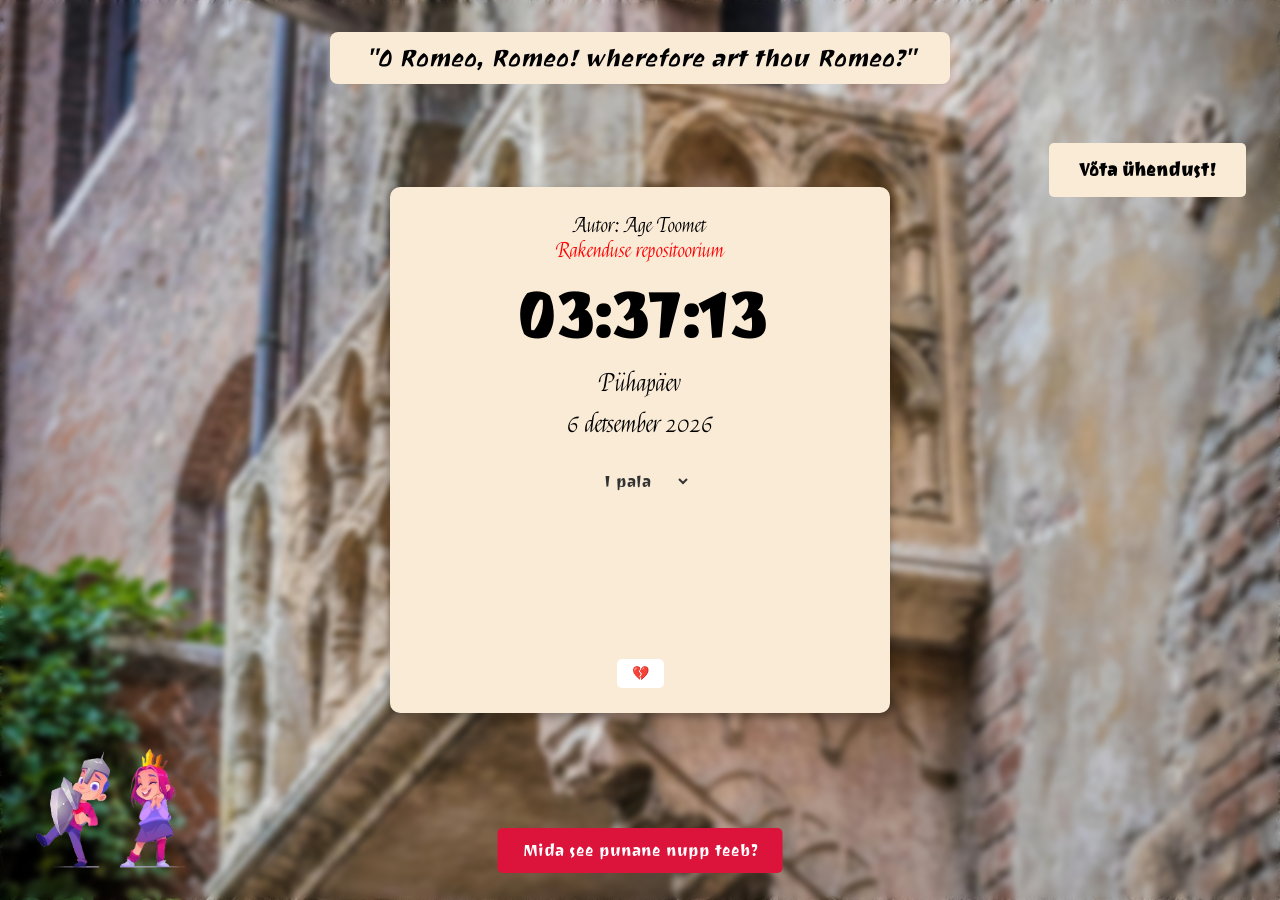
==== clock.html @ 84dea1b2 "Merge 5dce7ddbfdbba12ca87e3b5677ff54058c553177 into 894a6208efde04f3f55ce9dcf3d7331cc7188e21" ====
<!DOCTYPE html>
<html lang="en">
<head>
    <meta charset="UTF-8">
    <meta name="viewport" content="width=device-width, initial-scale=1.0">
    <link rel="stylesheet" href="clock.css">
    <link rel="preconnect" href="https://fonts.googleapis.com">
    <link rel="preconnect" href="https://fonts.gstatic.com" crossorigin>
    <link href="https://fonts.googleapis.com/css2?family=Felipa&family=Joti+One&display=swap" rel="stylesheet">
    <script src="clock.js" defer></script>
    <title>Kell</title>
</head>
<body>
    <div id="quote">"O Romeo, Romeo! wherefore art thou Romeo?"</div>
    <div id="container">
        <div id="author">Autor: Age Toomet
            <br>
            <a href="https://github.com/agetoomet/I_kodutoo">Rakenduse repositoorium</a>
        </div>
        <div id="clock">
            <div id="hours">0h</div>
            <div id="minutes">0min</div>
            <div id="seconds">0s</div>
        </div>
        <div id="day">päev</div>
        <div id="date">kuupäev aasta</div>
        <div id="music-controls">
            <select id="music-select">
                <option value="https://open.spotify.com/embed/track/3Qpj345VRGBSwuOSwFgoQI?utm_source=generator">
                    I pala
                </option>
                <option value="https://open.spotify.com/embed/track/2h1a7DY5C44vqou0GWCG7k?utm_source=generator">
                    II pala
                </option>
                <option value="https://open.spotify.com/embed/track/7HztMU6DEd3qd6RhJ2GvN4?utm_source=generator">
                    III pala
                </option>
            </select>
        </div>
        <iframe id="spotify-player" style="border-radius:12px" width="88%" height="150" 
            frameBorder="0" allowfullscreen=""
            allow="autoplay; clipboard-write; encrypted-media; fullscreen; picture-in-picture" 
            loading="lazy">
        </iframe>
        <audio id="background-music" loop></audio>
        <button id="fall-button">💔</button>
    </div>

    <button id="falling-roses-btn">Mida see punane nupp teeb?</button>
    <div id="rose-container"></div>

    <div id="characters">
        <img id="romeo" src="romeo.png" alt="Romeo">
        <img id="juliet" src="juliet.png" alt="Julia">
    </div>

    <script>
        console.log(document.getElementById('hours'));
    </script>
    
    <button id="runaway-btn">Võta ühendust!</button>
</body>
</html>
---- clock.css ----
@import url('https://fonts.googleapis.com/css2?family=Felipa&family=Joti+One&display=swap');

body {
    display: flex;
    justify-content: center;
    align-items: center;
    height: 100vh;
    margin: 0;
    font-family: Arial, sans-serif;
    background-image: url("romeo_juliet.jpg");
    background-size: cover;
    background-position: center;
    background-repeat: no-repeat;
    backdrop-filter: blur(3px);
}

#container {
    text-align: center;
    background-color: antiquewhite;
    padding: 2%;
    border-radius: 10px;
    box-shadow: 0px 4px 10px rgba(0, 0, 0, 0.3);
    width: 35%;
    min-height: 40%;
    display: flex;
    flex-direction: column;
    justify-content: center;
    align-items: center;
}

#clock {
    display: flex;
    justify-content: center;
    align-items: center;
    font-family: "Joti One", serif;
    font-size: 56px;
    font-weight: bold;
}

#author {
    font-family: "Felipa", serif;
    font-size: 20px;
    margin-bottom: 10px;
}

#hours, #minutes, #seconds {
    font-family: "Joti One", serif;
    font-size: 64px;
    font-weight: bold;
}

#day, #date {
    font-family: "Felipa", serif;
    font-size: 24px;
    margin-top: 10px;
}

#runaway-btn {
    background-color: antiquewhite;
    color: black;
    padding: 15px 30px;
    border: none;
    border-radius: 5px;
    font-size: 18px;
    font-family: "Joti One", serif;
    font-weight: bold;
    cursor: pointer;
    position: absolute;
    transition: all 0.2s ease;
} /*ChatGPT prompt: i want to make a code where a clickable button 
"runs away" when you move the cursor to click it*/

#music-controls {
    margin-top: 15px;
    text-align: center;
} /*ChatGPT prompt: kuidas lisada kellale funktsioon, kus kasutaja saab muuta lehel taustamuusikat*/

#music-select, #play-music {
    padding: 10px;
    font-size: 16px;
    margin: 5px;
    border: none;
    border-radius: 5px;
    cursor: pointer;
} /*ChatGPT prompt: kuidas lisada kellale funktsioon, kus kasutaja saab muuta lehel taustamuusikat*/

#play-music {
    background-color: peachpuff;
    color: black;
    font-weight: bold;
    font-size: 12px;
    width: 100%;
} /*ChatGPT prompt: kuidas lisada kellale funktsioon, kus kasutaja saab muuta lehel taustamuusikat*/

select {
    font-family: "Joti One", serif;
    font-size: 18px;
    color: #333;
    background-color: antiquewhite;
    border: 1px solid #ccc;
    padding: 5px;
    border-radius: 5px;
} 

option {
    font-family: 'Times New Roman', Times, serif; 
    font-size: 16px;
    color: black;
    background-color: white;
} 

#quote {
    font-family: "Joti One", serif;
    font-size: 24px;
    font-style: italic;
    text-align: center;
    width: 80%;
    max-width: 600px;
    position: absolute;
    top: 2rem; 
    left: 50%;
    transform: translateX(-50%);
    background: antiquewhite; 
    padding: 10px;
    border-radius: 8px;
    cursor: pointer;
    z-index: 10; 
} /*ChatGPT prompt: aseta romeo ja julia tsitaadid containerist välja, 
aga lehel visuaalselt selle peale*/

#falling-roses-btn {
    background-color: crimson;
    color: white;
    padding: 12px 25px;
    font-size: 16px;
    font-family: "Joti One", serif;
    border: none;
    border-radius: 5px;
    cursor: pointer;
    transition: background 0.3s;
    
    position: fixed;
    bottom: 3%;
    left: 50%; 
    transform: translateX(-50%);
} /*ChatGPT prompt: lisa containerist väljaspoole selle
alla keskele nupp, millele vajutades hakkab alla sadama roosilehti*/

#falling-roses-btn:hover {
    background-color: darkred;
}

#rose-container {
    position: fixed;
    top: 0;
    left: 0;
    width: 100%;
    height: 100%;
    pointer-events: none; 
    overflow: hidden;
} /*ChatGPT prompt: lisa containerist väljaspoole selle
alla keskele nupp, millele vajutades hakkab alla sadama roosilehti*/

.rose {
    position: absolute;
    width: 30px;
    height: 30px;
    background-image: url('rosepetal.png');
    background-size: cover;
    opacity: 0.8;
    animation: fall linear infinite;
} /*ChatGPT prompt: lisa containerist väljaspoole selle
alla keskele nupp, millele vajutades hakkab alla sadama roosilehti*/

@keyframes fall {
    0% {
        transform: translateY(0) rotate(0deg);
        opacity: 1;
    }
    100% {
        transform: translateY(100vh) rotate(360deg);
        opacity: 0;
    }
} /*ChatGPT prompt: lisa containerist väljaspoole selle
alla keskele nupp, millele vajutades hakkab alla sadama roosilehti*/

#characters {
    position: fixed;
    bottom: 10px;
    left: 10px;
    display: flex;
    gap: 10px;
} /* ChatGPT prompt: lisa veebilehe vasakusse alumisse serva pilt romeost 
ja pilt juliast ning containerisse nupp, millele vajutades 
kukuvad romeo ja julia pikali*/

#characters img {
    width: 100px; /* Muuda vastavalt vajadusele */
    transition: transform 1s ease-in-out;
}   /* ChatGPT prompt: lisa veebilehe vasakusse alumisse serva pilt romeost 
ja pilt juliast ning containerisse nupp, millele vajutades 
kukuvad romeo ja julia pikali*/

#fall-button {
    margin-top: 1px; 
    display: block;
    margin-left: auto;
    margin-right: auto;
    padding: 5px 15px;
    font-size: 14px;
    font-family: "Joti One", serif;
    font-weight: bold;
    background-color: white;
    color: white;
    border: none;
    border-radius: 5px;
} /* ChatGPT prompt: lisa veebilehe vasakusse alumisse serva pilt romeost 
ja pilt juliast ning containerisse nupp, millele vajutades 
kukuvad romeo ja julia pikali*/

#fall-button:hover {
    background-color: darkred;
} 

a {
    text-decoration: none;
    color: red;
} 

a:hover {
    color: darkred;
} 

a:visited {
    color: darkred;
}
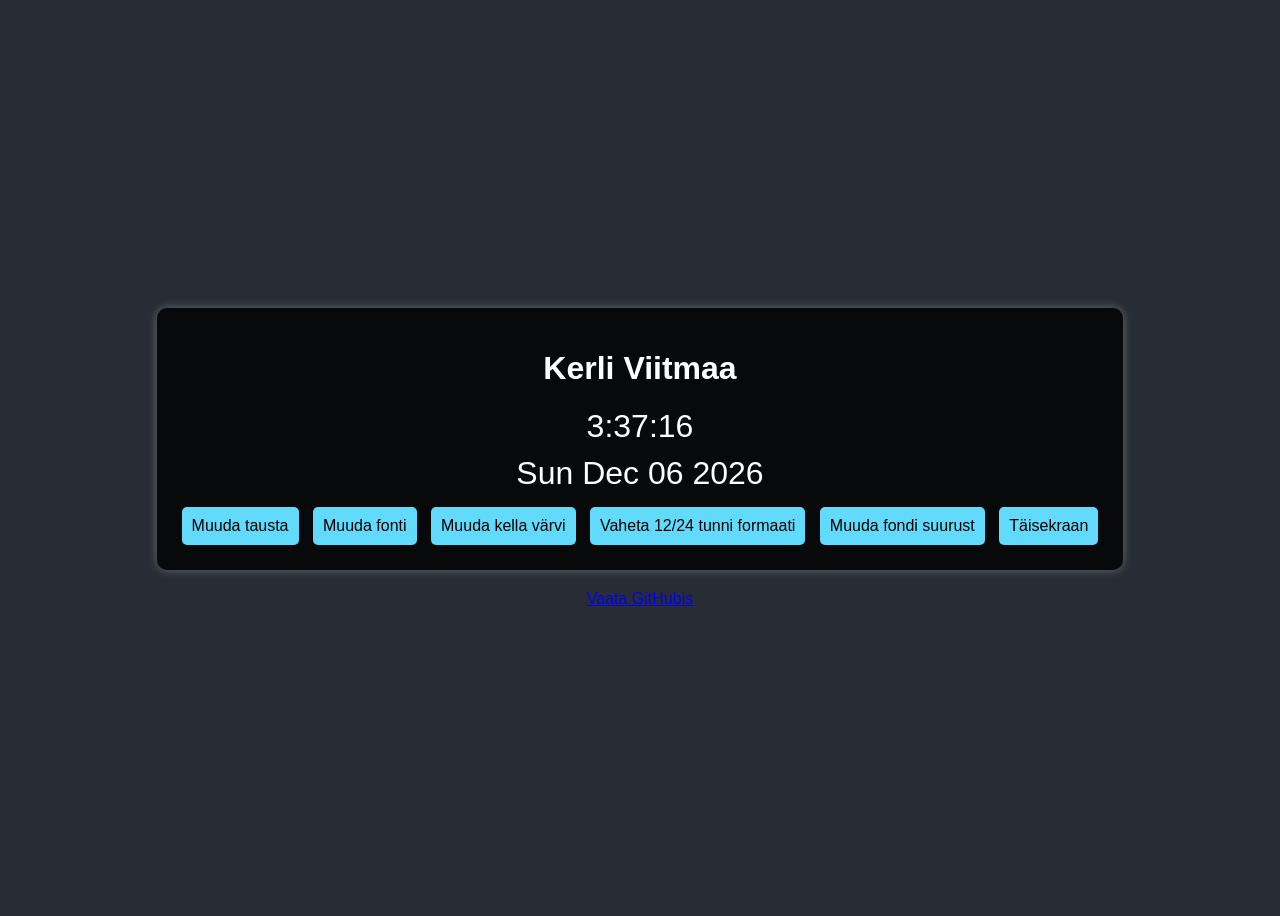
==== commit 89301237: "1kodutoo-kerli-viitmaa" ====
--- a/clock.html
+++ b/clock.html
@@ -1,63 +1,30 @@
 <!DOCTYPE html>
-<html lang="en">
+<html lang="et">
 <head>
     <meta charset="UTF-8">
     <meta name="viewport" content="width=device-width, initial-scale=1.0">
+    <title>Kohandatav Lauakell</title>
     <link rel="stylesheet" href="clock.css">
     <link rel="preconnect" href="https://fonts.googleapis.com">
-    <link rel="preconnect" href="https://fonts.gstatic.com" crossorigin>
-    <link href="https://fonts.googleapis.com/css2?family=Felipa&family=Joti+One&display=swap" rel="stylesheet">
-    <script src="clock.js" defer></script>
-    <title>Kell</title>
+    <script defer src="clock.js"></script>
 </head>
 <body>
-    <div id="quote">"O Romeo, Romeo! wherefore art thou Romeo?"</div>
-    <div id="container">
-        <div id="author">Autor: Age Toomet
-            <br>
-            <a href="https://github.com/agetoomet/I_kodutoo">Rakenduse repositoorium</a>
+    <div class="container">
+        <h1>Kerli Viitmaa</h1>
+        <div id="clock"></div>
+        <div id="date"></div>
+        <div class="controls">
+            <button id="change-bg">Muuda tausta</button>
+            <button id="change-font">Muuda fonti</button>
+            <button id="change-color">Muuda kella värvi</button>
+            <button id="toggle-format">Vaheta 12/24 tunni formaati</button>
+            <button id="change-font-size">Muuda fondi suurust</button>
+            <button id="fullscreen">Täisekraan</button>
+
         </div>
-        <div id="clock">
-            <div id="hours">0h</div>
-            <div id="minutes">0min</div>
-            <div id="seconds">0s</div>
-        </div>
-        <div id="day">päev</div>
-        <div id="date">kuupäev aasta</div>
-        <div id="music-controls">
-            <select id="music-select">
-                <option value="https://open.spotify.com/embed/track/3Qpj345VRGBSwuOSwFgoQI?utm_source=generator">
-                    I pala
-                </option>
-                <option value="https://open.spotify.com/embed/track/2h1a7DY5C44vqou0GWCG7k?utm_source=generator">
-                    II pala
-                </option>
-                <option value="https://open.spotify.com/embed/track/7HztMU6DEd3qd6RhJ2GvN4?utm_source=generator">
-                    III pala
-                </option>
-            </select>
-        </div>
-        <iframe id="spotify-player" style="border-radius:12px" width="88%" height="150" 
-            frameBorder="0" allowfullscreen=""
-            allow="autoplay; clipboard-write; encrypted-media; fullscreen; picture-in-picture" 
-            loading="lazy">
-        </iframe>
-        <audio id="background-music" loop></audio>
-        <button id="fall-button">💔</button>
     </div>
-
-    <button id="falling-roses-btn">Mida see punane nupp teeb?</button>
-    <div id="rose-container"></div>
-
-    <div id="characters">
-        <img id="romeo" src="romeo.png" alt="Romeo">
-        <img id="juliet" src="juliet.png" alt="Julia">
-    </div>
-
-    <script>
-        console.log(document.getElementById('hours'));
-    </script>
-    
-    <button id="runaway-btn">Võta ühendust!</button>
+    <footer>
+        <a href="https://github.com/kerli5">Vaata GitHubis</a>
+    </footer>
 </body>
 </html>
--- a/clock.css
+++ b/clock.css
@@ -1,236 +1,38 @@
-@import url('https://fonts.googleapis.com/css2?family=Felipa&family=Joti+One&display=swap');
-
 body {
+    font-family: Arial, sans-serif;
     display: flex;
     justify-content: center;
     align-items: center;
     height: 100vh;
-    margin: 0;
-    font-family: Arial, sans-serif;
-    background-image: url("romeo_juliet.jpg");
-    background-size: cover;
-    background-position: center;
-    background-repeat: no-repeat;
-    backdrop-filter: blur(3px);
+    background-color: #282c34;
+    color: white;
+    text-align: center;
+    flex-direction: column;
 }
 
-#container {
-    text-align: center;
-    background-color: antiquewhite;
-    padding: 2%;
+.container {
+    padding: 20px;
+    background: rgba(0, 0, 0, 0.8);
     border-radius: 10px;
-    box-shadow: 0px 4px 10px rgba(0, 0, 0, 0.3);
-    width: 35%;
-    min-height: 40%;
-    display: flex;
-    flex-direction: column;
-    justify-content: center;
-    align-items: center;
+    box-shadow: 0px 0px 10px rgba(255, 255, 255, 0.3);
 }
 
-#clock {
-    display: flex;
-    justify-content: center;
-    align-items: center;
-    font-family: "Joti One", serif;
-    font-size: 56px;
-    font-weight: bold;
+#clock, #date {
+    font-size: 2rem;
+    margin: 10px 0;
 }
 
-#author {
-    font-family: "Felipa", serif;
-    font-size: 20px;
-    margin-bottom: 10px;
-}
-
-#hours, #minutes, #seconds {
-    font-family: "Joti One", serif;
-    font-size: 64px;
-    font-weight: bold;
-}
-
-#day, #date {
-    font-family: "Felipa", serif;
-    font-size: 24px;
-    margin-top: 10px;
-}
-
-#runaway-btn {
-    background-color: antiquewhite;
-    color: black;
-    padding: 15px 30px;
-    border: none;
-    border-radius: 5px;
-    font-size: 18px;
-    font-family: "Joti One", serif;
-    font-weight: bold;
-    cursor: pointer;
-    position: absolute;
-    transition: all 0.2s ease;
-} /*ChatGPT prompt: i want to make a code where a clickable button 
-"runs away" when you move the cursor to click it*/
-
-#music-controls {
-    margin-top: 15px;
-    text-align: center;
-} /*ChatGPT prompt: kuidas lisada kellale funktsioon, kus kasutaja saab muuta lehel taustamuusikat*/
-
-#music-select, #play-music {
+.controls button {
+    margin: 5px;
     padding: 10px;
-    font-size: 16px;
-    margin: 5px;
     border: none;
     border-radius: 5px;
     cursor: pointer;
-} /*ChatGPT prompt: kuidas lisada kellale funktsioon, kus kasutaja saab muuta lehel taustamuusikat*/
-
-#play-music {
-    background-color: peachpuff;
+    background: #61dafb;
     color: black;
-    font-weight: bold;
-    font-size: 12px;
-    width: 100%;
-} /*ChatGPT prompt: kuidas lisada kellale funktsioon, kus kasutaja saab muuta lehel taustamuusikat*/
-
-select {
-    font-family: "Joti One", serif;
-    font-size: 18px;
-    color: #333;
-    background-color: antiquewhite;
-    border: 1px solid #ccc;
-    padding: 5px;
-    border-radius: 5px;
-} 
-
-option {
-    font-family: 'Times New Roman', Times, serif; 
-    font-size: 16px;
-    color: black;
-    background-color: white;
-} 
-
-#quote {
-    font-family: "Joti One", serif;
-    font-size: 24px;
-    font-style: italic;
-    text-align: center;
-    width: 80%;
-    max-width: 600px;
-    position: absolute;
-    top: 2rem; 
-    left: 50%;
-    transform: translateX(-50%);
-    background: antiquewhite; 
-    padding: 10px;
-    border-radius: 8px;
-    cursor: pointer;
-    z-index: 10; 
-} /*ChatGPT prompt: aseta romeo ja julia tsitaadid containerist välja, 
-aga lehel visuaalselt selle peale*/
-
-#falling-roses-btn {
-    background-color: crimson;
-    color: white;
-    padding: 12px 25px;
-    font-size: 16px;
-    font-family: "Joti One", serif;
-    border: none;
-    border-radius: 5px;
-    cursor: pointer;
-    transition: background 0.3s;
-    
-    position: fixed;
-    bottom: 3%;
-    left: 50%; 
-    transform: translateX(-50%);
-} /*ChatGPT prompt: lisa containerist väljaspoole selle
-alla keskele nupp, millele vajutades hakkab alla sadama roosilehti*/
-
-#falling-roses-btn:hover {
-    background-color: darkred;
+    font-size: 1rem;
 }
 
-#rose-container {
-    position: fixed;
-    top: 0;
-    left: 0;
-    width: 100%;
-    height: 100%;
-    pointer-events: none; 
-    overflow: hidden;
-} /*ChatGPT prompt: lisa containerist väljaspoole selle
-alla keskele nupp, millele vajutades hakkab alla sadama roosilehti*/
-
-.rose {
-    position: absolute;
-    width: 30px;
-    height: 30px;
-    background-image: url('rosepetal.png');
-    background-size: cover;
-    opacity: 0.8;
-    animation: fall linear infinite;
-} /*ChatGPT prompt: lisa containerist väljaspoole selle
-alla keskele nupp, millele vajutades hakkab alla sadama roosilehti*/
-
-@keyframes fall {
-    0% {
-        transform: translateY(0) rotate(0deg);
-        opacity: 1;
-    }
-    100% {
-        transform: translateY(100vh) rotate(360deg);
-        opacity: 0;
-    }
-} /*ChatGPT prompt: lisa containerist väljaspoole selle
-alla keskele nupp, millele vajutades hakkab alla sadama roosilehti*/
-
-#characters {
-    position: fixed;
-    bottom: 10px;
-    left: 10px;
-    display: flex;
-    gap: 10px;
-} /* ChatGPT prompt: lisa veebilehe vasakusse alumisse serva pilt romeost 
-ja pilt juliast ning containerisse nupp, millele vajutades 
-kukuvad romeo ja julia pikali*/
-
-#characters img {
-    width: 100px; /* Muuda vastavalt vajadusele */
-    transition: transform 1s ease-in-out;
-}   /* ChatGPT prompt: lisa veebilehe vasakusse alumisse serva pilt romeost 
-ja pilt juliast ning containerisse nupp, millele vajutades 
-kukuvad romeo ja julia pikali*/
-
-#fall-button {
-    margin-top: 1px; 
-    display: block;
-    margin-left: auto;
-    margin-right: auto;
-    padding: 5px 15px;
-    font-size: 14px;
-    font-family: "Joti One", serif;
-    font-weight: bold;
-    background-color: white;
-    color: white;
-    border: none;
-    border-radius: 5px;
-} /* ChatGPT prompt: lisa veebilehe vasakusse alumisse serva pilt romeost 
-ja pilt juliast ning containerisse nupp, millele vajutades 
-kukuvad romeo ja julia pikali*/
-
-#fall-button:hover {
-    background-color: darkred;
-} 
-
-a {
-    text-decoration: none;
-    color: red;
-} 
-
-a:hover {
-    color: darkred;
-} 
-
-a:visited {
-    color: darkred;
-}+footer {
+    margin-top: 20px;
+}
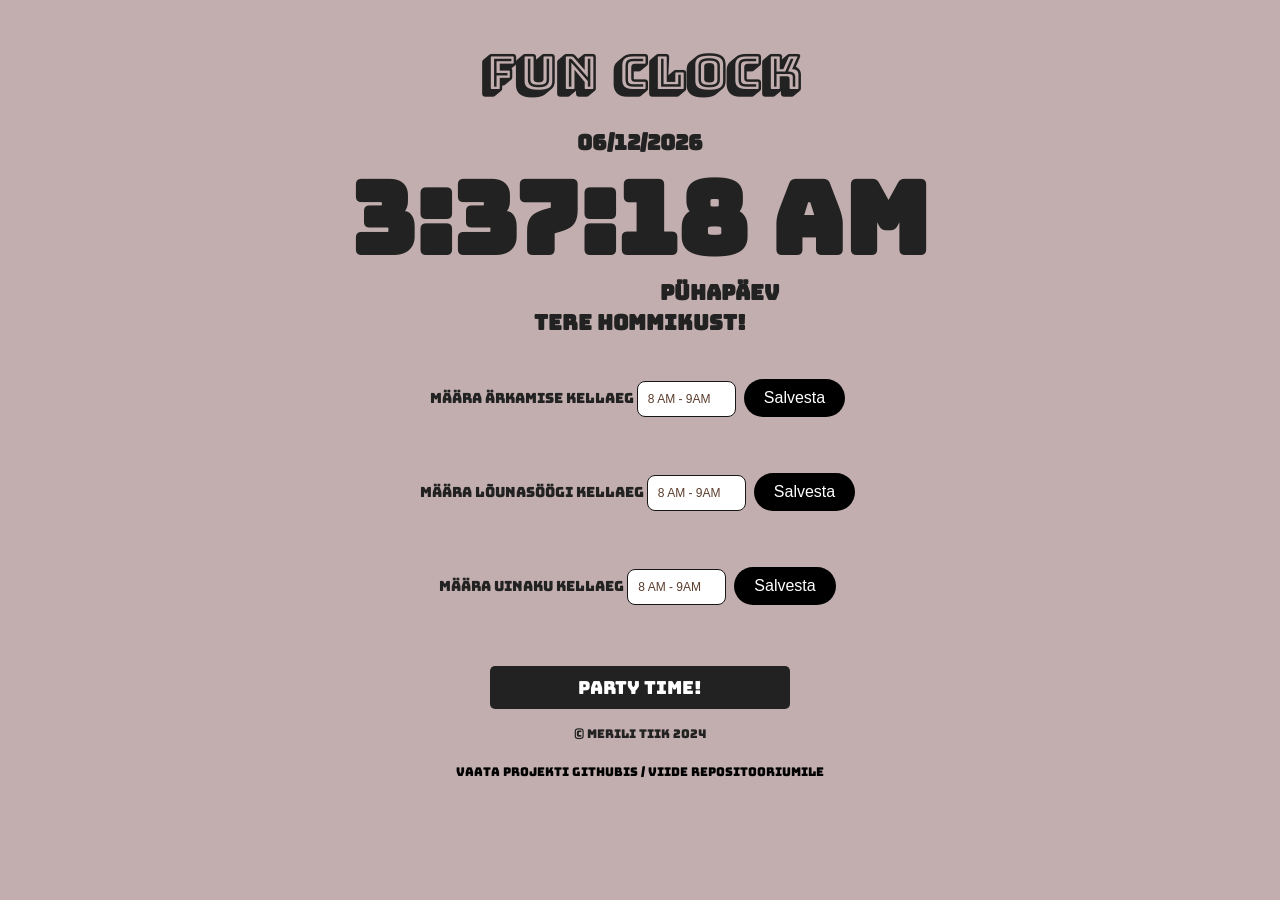
==== commit bd968c98: "Merge 4b40614459f0987358049c13f51e382a37ddde38 into 894a6208efde04f3f55ce9dcf3d7331cc7188e21" ====
--- a/clock.html
+++ b/clock.html
@@ -1,30 +1,138 @@
-<!DOCTYPE html>
-<html lang="et">
+<html>
 <head>
-    <meta charset="UTF-8">
-    <meta name="viewport" content="width=device-width, initial-scale=1.0">
-    <title>Kohandatav Lauakell</title>
-    <link rel="stylesheet" href="clock.css">
-    <link rel="preconnect" href="https://fonts.googleapis.com">
-    <script defer src="clock.js"></script>
+  <title>Fun Clock</title>
+
+  <link href="https://fonts.googleapis.com/css?family=Bungee|Bungee+Shade|Covered+By+Your+Grace" rel="stylesheet">
+  <link href="https://fonts.googleapis.com/css?family=Open+Sans:800" rel="stylesheet">
+  <link rel="stylesheet" type="text/css" href="clock.css">
 </head>
 <body>
-    <div class="container">
-        <h1>Kerli Viitmaa</h1>
-        <div id="clock"></div>
-        <div id="date"></div>
-        <div class="controls">
-            <button id="change-bg">Muuda tausta</button>
-            <button id="change-font">Muuda fonti</button>
-            <button id="change-color">Muuda kella värvi</button>
-            <button id="toggle-format">Vaheta 12/24 tunni formaati</button>
-            <button id="change-font-size">Muuda fondi suurust</button>
-            <button id="fullscreen">Täisekraan</button>
+  <div class="page">
+    <header>
+      <h1>Fun Clock</h1>
+    </header>
 
-        </div>
+    <h4>
+      <span id="date">Shows day, month and a year</span>
+      <span id="clock">Clock goes here</span>
+      <span id="weekday">Weekday goes here</span>
+    </h4>
+    <h4>
+      <span id="greeting">Greeting goes here</span>
+    </h4>
+
+    <div class="time-selector-container">
+        Määra ärkamise kellaeg
+      <select id="wakeUpTimeSelector">
+        <option value="1">1 AM - 2AM</option>
+        <option value="2">2 AM - 3AM</option>
+        <option value="3">3 AM - 4AM</option>
+        <option value="4">4 AM - 5AM</option>
+        <option value="5">5 AM - 6AM</option>
+        <option value="6">6 AM - 7AM</option>
+        <option value="7">7 AM - 8AM</option>
+        <option value="8" selected>8 AM - 9AM</option>
+        <option value="9">9 AM - 10AM</option>
+        <option value="10">10 AM - 11AM</option>
+        <option value="11">11 AM - 12PM</option>
+        <option value="12">12 PM - 1PM</option>
+        <option value="13">1 PM - 2PM</option>
+        <option value="14">2 PM - 3PM</option>
+        <option value="15">3 PM - 4PM</option>
+        <option value="16">4 PM - 5PM</option>
+        <option value="17">5 PM - 6PM</option>
+        <option value="18">6 PM - 7PM</option>
+        <option value="19">7 PM - 8PM</option>
+        <option value="20">8 PM - 9PM</option>
+        <option value="21">9 PM - 10PM</option>
+        <option value="22">10 PM - 11PM</option>
+        <option value="23">11 PM - 12AM</option>
+        <option value="24">12 AM - 1AM</option>
+      </select>
+      <button id="saveWakeUpTime" class="save-button">Salvesta</button>
     </div>
+    
+    <br>
+    
+    <div class="time-selector-container">
+        Määra lõunasöögi kellaeg
+      <select id="lunchTimeSelector">
+        <option value="1">1 AM - 2AM</option>
+        <option value="2">2 AM - 3AM</option>
+        <option value="3">3 AM - 4AM</option>
+        <option value="4">4 AM - 5AM</option>
+        <option value="5">5 AM - 6AM</option>
+        <option value="6">6 AM - 7AM</option>
+        <option value="7">7 AM - 8AM</option>
+        <option value="8" selected>8 AM - 9AM</option>
+        <option value="9">9 AM - 10AM</option>
+        <option value="10">10 AM - 11AM</option>
+        <option value="11">11 AM - 12PM</option>
+        <option value="12">12 PM - 1PM</option>
+        <option value="13">1 PM - 2PM</option>
+        <option value="14">2 PM - 3PM</option>
+        <option value="15">3 PM - 4PM</option>
+        <option value="16">4 PM - 5PM</option>
+        <option value="17">5 PM - 6PM</option>
+        <option value="18">6 PM - 7PM</option>
+        <option value="19">7 PM - 8PM</option>
+        <option value="20">8 PM - 9PM</option>
+        <option value="21">9 PM - 10PM</option>
+        <option value="22">10 PM - 11PM</option>
+        <option value="23">11 PM - 12AM</option>
+        <option value="24">12 AM - 1AM</option>
+      </select>
+      <button id="saveLunchTime" class="save-button">Salvesta</button>
+    </div>
+    
+    <br>
+   
+    <div class="time-selector-container">
+        Määra uinaku kellaeg
+      <select id="napTimeSelector">
+        <option value="1">1 AM - 2AM</option>
+        <option value="2">2 AM - 3AM</option>
+        <option value="3">3 AM - 4AM</option>
+        <option value="4">4 AM - 5AM</option>
+        <option value="5">5 AM - 6AM</option>
+        <option value="6">6 AM - 7AM</option>
+        <option value="7">7 AM - 8AM</option>
+        <option value="8" selected>8 AM - 9AM</option>
+        <option value="9">9 AM - 10AM</option>
+        <option value="10">10 AM - 11AM</option>
+        <option value="11">11 AM - 12PM</option>
+        <option value="12">12 PM - 1PM</option>
+        <option value="13">1 PM - 2PM</option>
+        <option value="14">2 PM - 3PM</option>
+        <option value="15">3 PM - 4PM</option>
+        <option value="16">4 PM - 5PM</option>
+        <option value="17">5 PM - 6PM</option>
+        <option value="18">6 PM - 7PM</option>
+        <option value="19">7 PM - 8PM</option>
+        <option value="20">8 PM - 9PM</option>
+        <option value="21">9 PM - 10PM</option>
+        <option value="22">10 PM - 11PM</option>
+        <option value="23">11 PM - 12AM</option>
+        <option value="24">12 AM - 1AM</option>
+      </select>
+      <button id="saveNapTime" class="save-button">Salvesta</button>
+    </div>
+
+    <div id="sunriseContainer" class="effect-container"></div>
+    <div id="lunchContainer" class="effect-container"></div>
+    <div id="napContainer" class="effect-container"></div>
+    
+    <br>
+
+    <button id="partyTimeButton">Party!</button>
+    <div id="confettiContainer"></div>
+
     <footer>
-        <a href="https://github.com/kerli5">Vaata GitHubis</a>
+      <p>&copy; Merili Tiik 2024</p>
+      <p><a href="https://github.com/Merili-t/1kodutoo" target="_blank">Vaata projekti GitHubis / viide  repositooriumile</a></p>
     </footer>
+  </div>
+
+  <script type="text/javascript" src="clock.js"></script>
 </body>
 </html>
--- a/clock.css
+++ b/clock.css
@@ -1,38 +1,215 @@
+
 body {
-    font-family: Arial, sans-serif;
-    display: flex;
-    justify-content: center;
-    align-items: center;
-    height: 100vh;
-    background-color: #282c34;
-    color: white;
+    background-color: #b49b9bce;
+    font: 14px/26px 'Bungee', Helvetica, Arial, sans-serif;
+    color: #222;
+    margin: 0px;
+    padding: 0px;
+    text-transform: uppercase;
+}
+/*Küsisin ChatGPT-i käest algse css kujunduse ning siis hakkasin seda enda maitsele vastavalt muutma*/
+  .page {
+    width: 80%;
+    max-width: 960px;
+    margin: 50px auto;
     text-align: center;
-    flex-direction: column;
-}
-
-.container {
-    padding: 20px;
-    background: rgba(0, 0, 0, 0.8);
-    border-radius: 10px;
-    box-shadow: 0px 0px 10px rgba(255, 255, 255, 0.3);
-}
-
-#clock, #date {
-    font-size: 2rem;
-    margin: 10px 0;
-}
-
-.controls button {
-    margin: 5px;
-    padding: 10px;
+    border-radius: 5px;
+  }
+
+  header{
+    font-size: 24px;
+    line-height: 48px;
+  }
+
+  h4 {
+    font-size: 21px;
+    font-family: 'Bungee', cursive;
+  }
+
+  h4 #clock {
+    padding: 50px;
+    font-size: 100px;
+    display: block;
+  }
+
+  h1, h2, h3, h6 {
+    font-family: 'Bungee Shade', cursive;
+  }
+  
+a {
+    text-decoration: none;
+    color:#000;
+}
+
+a:hover {
+    color: #3a3b50;
+}
+
+  
+  #partyTimeButton {
+    background-color: #222;
+    width: 300px;
+    font-family: 'Bungee', cursive;
+    font-size: 18px;
+    color: #fff;
     border: none;
     border-radius: 5px;
+    padding: 10px 0;
+    margin-top: 20px;
+  }
+  
+  footer p {
+    text-transform: uppercase;
+    font-size: 12px;
+  }
+
+  #confettiContainer {
+    position: fixed;
+    top: 0;
+    left: 0;
+    width: 100%;
+    height: 100%;
+    pointer-events: none;
+    z-index: 999;
+  }
+  
+  /* Konfeti tüki stiil */
+.confetti {
+  position: absolute;
+  width: 10px;
+  height: 10px;
+  border-radius: 0;
+  opacity: 0.8;
+  animation: fall linear forwards;
+}
+
+@keyframes fall {
+  0% {
+    transform: translateY(-100px) rotate(0deg);
+    opacity: 1;
+  }
+  100% {
+    transform: translateY(calc(100vh + 20px)) rotate(360deg);
+    opacity: 0;
+  }
+}
+
+.time-selector-container {
+    flex-direction: column;
+    align-items: center;
+    justify-content: left;
+    padding: 10px;
+    border-radius: 2px;
+}
+
+.save-button {
+    margin: 5px;
+    background-color: #000;
+    color: white;
+    border: none;
+    border-radius: 50px; 
+    padding: 10px 20px;
+    font-size: 16px;
     cursor: pointer;
-    background: #61dafb;
-    color: black;
-    font-size: 1rem;
-}
-
-footer {
-    margin-top: 20px;
-}
+}
+
+.save-button:hover {
+  background-color: #333;
+}
+
+.effect-container {
+  position: fixed;
+  left: 0;
+  width: 100%;
+  height: 100%;
+  pointer-events: none;
+  z-index: 900;
+}
+
+#sunriseContainer {
+  bottom: -150px;
+  overflow: hidden;
+}
+
+.sun {
+  position: absolute;
+  width: 100px;
+  height: 100px;
+  background: radial-gradient(circle, #ffdd00 30%, #ff8800);
+  border-radius: 50%;
+  left: 50%;
+  transform: translateX(-50%);
+  bottom: 0;
+  box-shadow: 0 0 50px #ff8800, 0 0 100px #ffdd00;
+  animation: sunrise 3s ease-out forwards;
+}
+
+@keyframes sunrise {
+  from {
+    bottom: -100px;
+    opacity: 0.3;
+  }
+  to {
+    bottom: 70%;
+    opacity: 1;
+  }
+}
+
+.food-item {
+  position: absolute;
+  font-size: 24px;
+  opacity: 0;
+  animation: floatUp 3s ease-out forwards;
+}
+
+.sleep-z {
+  position: absolute;
+  color: #6b8cff;
+  font-weight: bold;
+  font-family: Comic Sans MS, cursive;
+  opacity: 0;
+  animation: floatUp 3s ease-out forwards;
+}
+
+@keyframes floatUp {
+  0% {
+    transform: translateY(0) translateX(0) rotate(0deg);
+    opacity: 0;
+  }
+  20% {
+    opacity: 1;
+  }
+  100% {
+    transform: translateY(-200px) translateX(100px) rotate(10deg);
+    opacity: 0;
+  }
+}
+
+#moon-phase {
+    font-size: 5em; 
+    margin-bottom: 10px;
+}
+
+.phase-info {
+    font-size: 1.2em;
+    color: #555;
+}
+
+/* Koodi lõik on küsitud chatGPT käest, et eemaldada valiku juurest need sinised nooled*/
+select {
+    appearance: none;
+    -webkit-appearance: none;
+    -moz-appearance: none;
+    background-color: white;
+    padding: 10px;
+    border: 1px solid #171717;
+    border-radius: 8px;
+    font-size: 12px;
+    color: #5c3d2e;
+    cursor: pointer;
+    position: relative;
+}
+
+
+
+
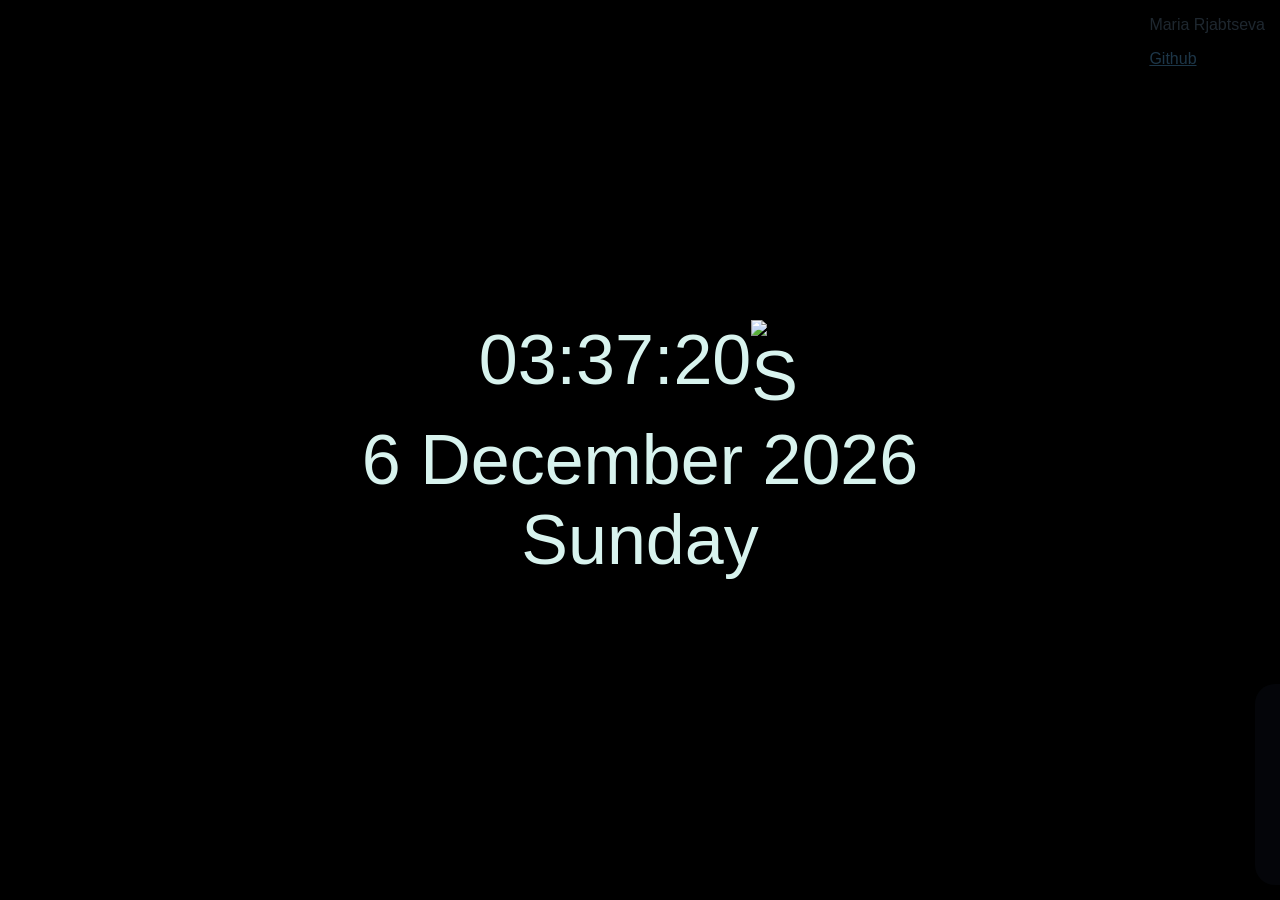
==== commit e77893f9: "Merge 726a8e5594b87c66ffccf3e855e39441a455715d into 894a6208efde04f3f55ce9dcf3d7331cc7188e21" ====
--- a/clock.html
+++ b/clock.html
@@ -1,138 +1,63 @@
-<html>
+<!DOCTYPE html>
+<html lang="en">
 <head>
-  <title>Fun Clock</title>
+    <meta charset="UTF-8">
+    <meta name="viewport" content="width=device-width, initial-scale=1.0">
+    <link rel="stylesheet" href="clock.css">
+    <script src="clock.js" defer></script>
+    <script src="media.js"></script>
+    <script>
+        (function() {
+            document.addEventListener("mousemove", parallax);
 
-  <link href="https://fonts.googleapis.com/css?family=Bungee|Bungee+Shade|Covered+By+Your+Grace" rel="stylesheet">
-  <link href="https://fonts.googleapis.com/css?family=Open+Sans:800" rel="stylesheet">
-  <link rel="stylesheet" type="text/css" href="clock.css">
+            function parallax(e) {
+                let w = window.innerWidth/2;
+                let h = window.innerHeight/2;
+                let mouseX = e.clientX;
+                let mouseY = e.clientY;
+                let pos = `${50 - (mouseX - w) * document.getElementById("parallaxBtn").value}% ${50 - (mouseY - h) * document.getElementById("parallaxBtn").value}%`;
+                document.querySelector("#background").style.backgroundPosition = pos; /*https://www.winterwind.com/tutorials/css/4*/
+            }
+        })();
+    </script>
+    <title>Clock</title>
 </head>
 <body>
-  <div class="page">
-    <header>
-      <h1>Fun Clock</h1>
-    </header>
-
-    <h4>
-      <span id="date">Shows day, month and a year</span>
-      <span id="clock">Clock goes here</span>
-      <span id="weekday">Weekday goes here</span>
-    </h4>
-    <h4>
-      <span id="greeting">Greeting goes here</span>
-    </h4>
-
-    <div class="time-selector-container">
-        Määra ärkamise kellaeg
-      <select id="wakeUpTimeSelector">
-        <option value="1">1 AM - 2AM</option>
-        <option value="2">2 AM - 3AM</option>
-        <option value="3">3 AM - 4AM</option>
-        <option value="4">4 AM - 5AM</option>
-        <option value="5">5 AM - 6AM</option>
-        <option value="6">6 AM - 7AM</option>
-        <option value="7">7 AM - 8AM</option>
-        <option value="8" selected>8 AM - 9AM</option>
-        <option value="9">9 AM - 10AM</option>
-        <option value="10">10 AM - 11AM</option>
-        <option value="11">11 AM - 12PM</option>
-        <option value="12">12 PM - 1PM</option>
-        <option value="13">1 PM - 2PM</option>
-        <option value="14">2 PM - 3PM</option>
-        <option value="15">3 PM - 4PM</option>
-        <option value="16">4 PM - 5PM</option>
-        <option value="17">5 PM - 6PM</option>
-        <option value="18">6 PM - 7PM</option>
-        <option value="19">7 PM - 8PM</option>
-        <option value="20">8 PM - 9PM</option>
-        <option value="21">9 PM - 10PM</option>
-        <option value="22">10 PM - 11PM</option>
-        <option value="23">11 PM - 12AM</option>
-        <option value="24">12 AM - 1AM</option>
-      </select>
-      <button id="saveWakeUpTime" class="save-button">Salvesta</button>
+    <div id="name">
+        <p>Maria Rjabtseva</p>
+        <a href="https://github.com/nkdsnaketlu/1kodutoo">Github</a>
     </div>
-    
-    <br>
-    
-    <div class="time-selector-container">
-        Määra lõunasöögi kellaeg
-      <select id="lunchTimeSelector">
-        <option value="1">1 AM - 2AM</option>
-        <option value="2">2 AM - 3AM</option>
-        <option value="3">3 AM - 4AM</option>
-        <option value="4">4 AM - 5AM</option>
-        <option value="5">5 AM - 6AM</option>
-        <option value="6">6 AM - 7AM</option>
-        <option value="7">7 AM - 8AM</option>
-        <option value="8" selected>8 AM - 9AM</option>
-        <option value="9">9 AM - 10AM</option>
-        <option value="10">10 AM - 11AM</option>
-        <option value="11">11 AM - 12PM</option>
-        <option value="12">12 PM - 1PM</option>
-        <option value="13">1 PM - 2PM</option>
-        <option value="14">2 PM - 3PM</option>
-        <option value="15">3 PM - 4PM</option>
-        <option value="16">4 PM - 5PM</option>
-        <option value="17">5 PM - 6PM</option>
-        <option value="18">6 PM - 7PM</option>
-        <option value="19">7 PM - 8PM</option>
-        <option value="20">8 PM - 9PM</option>
-        <option value="21">9 PM - 10PM</option>
-        <option value="22">10 PM - 11PM</option>
-        <option value="23">11 PM - 12AM</option>
-        <option value="24">12 AM - 1AM</option>
-      </select>
-      <button id="saveLunchTime" class="save-button">Salvesta</button>
-    </div>
-    
-    <br>
-   
-    <div class="time-selector-container">
-        Määra uinaku kellaeg
-      <select id="napTimeSelector">
-        <option value="1">1 AM - 2AM</option>
-        <option value="2">2 AM - 3AM</option>
-        <option value="3">3 AM - 4AM</option>
-        <option value="4">4 AM - 5AM</option>
-        <option value="5">5 AM - 6AM</option>
-        <option value="6">6 AM - 7AM</option>
-        <option value="7">7 AM - 8AM</option>
-        <option value="8" selected>8 AM - 9AM</option>
-        <option value="9">9 AM - 10AM</option>
-        <option value="10">10 AM - 11AM</option>
-        <option value="11">11 AM - 12PM</option>
-        <option value="12">12 PM - 1PM</option>
-        <option value="13">1 PM - 2PM</option>
-        <option value="14">2 PM - 3PM</option>
-        <option value="15">3 PM - 4PM</option>
-        <option value="16">4 PM - 5PM</option>
-        <option value="17">5 PM - 6PM</option>
-        <option value="18">6 PM - 7PM</option>
-        <option value="19">7 PM - 8PM</option>
-        <option value="20">8 PM - 9PM</option>
-        <option value="21">9 PM - 10PM</option>
-        <option value="22">10 PM - 11PM</option>
-        <option value="23">11 PM - 12AM</option>
-        <option value="24">12 AM - 1AM</option>
-      </select>
-      <button id="saveNapTime" class="save-button">Salvesta</button>
-    </div>
-
-    <div id="sunriseContainer" class="effect-container"></div>
-    <div id="lunchContainer" class="effect-container"></div>
-    <div id="napContainer" class="effect-container"></div>
-    
-    <br>
-
-    <button id="partyTimeButton">Party!</button>
-    <div id="confettiContainer"></div>
-
-    <footer>
-      <p>&copy; Merili Tiik 2024</p>
-      <p><a href="https://github.com/Merili-t/1kodutoo" target="_blank">Vaata projekti GitHubis / viide  repositooriumile</a></p>
-    </footer>
-  </div>
-
-  <script type="text/javascript" src="clock.js"></script>
+        <div id="container">
+            <div id="clock">
+                <div id="hours">0h</div>
+                <div id="minutes">0m</div>
+                <div id="seconds">0s</div>
+                <img src="https://vignette.wikia.nocookie.net/vsbattles/images/6/60/Naked_Snake3.png/revision/latest?cb=20170101140133" alt="Snake" height="100px" width=" 50px">
+            </div>
+            <div id="date">date month year</div>
+            <div id="weekday">weekday</div>
+        </div>
+        <div id="buttons">
+            <label for="colorBtn" class="picture">Text color: </label>
+            <input type="color" id="colorBtn" class="picture" name="colorBtn" value="#d8f3ee" />
+            <br>
+            <label for="brightnessBtn" class="picture">Brightness: </label>
+            <input id="brightnessBtn" class="picture" type="range" min="0" max="200" value="100">
+            <br>
+            <label for="blurBtn" class="picture">Blur: </label>
+            <input id="blurBtn" class="picture" type="range" min="0" max="20" value="0" step=".1">
+            <br>
+            <label for="parallaxBtn" class="picture" >Parallax: </label>
+            <input id="parallaxBtn" class="picture" type="range" min="0" max=".04" value=".02" step=".001">
+            <br>
+            <label class="picture" for="backgroundInput">Custom image:</label>
+            <input id="backgroundInput" class="picture" type="text">
+            <button id="okBtn" class="picture" onclick="setBackground()">ok</button>
+            <div id="music">
+                <button id="musicBtn" type="button">⏸</button>
+                <input id="volumeBtn" type="range" min="0" max="1" value=".25" step=".1">
+            </div>
+        </div>
+        <div id="background"></div>
 </body>
 </html>
--- a/clock.css
+++ b/clock.css
@@ -1,215 +1,137 @@
-
 body {
-    background-color: #b49b9bce;
-    font: 14px/26px 'Bungee', Helvetica, Arial, sans-serif;
-    color: #222;
+    background-color: rgb(0, 0, 0);
     margin: 0px;
     padding: 0px;
-    text-transform: uppercase;
-}
-/*Küsisin ChatGPT-i käest algse css kujunduse ning siis hakkasin seda enda maitsele vastavalt muutma*/
-  .page {
-    width: 80%;
-    max-width: 960px;
-    margin: 50px auto;
-    text-align: center;
-    border-radius: 5px;
-  }
-
-  header{
-    font-size: 24px;
-    line-height: 48px;
-  }
-
-  h4 {
-    font-size: 21px;
-    font-family: 'Bungee', cursive;
-  }
-
-  h4 #clock {
-    padding: 50px;
-    font-size: 100px;
-    display: block;
-  }
-
-  h1, h2, h3, h6 {
-    font-family: 'Bungee Shade', cursive;
-  }
-  
-a {
-    text-decoration: none;
-    color:#000;
 }
 
-a:hover {
-    color: #3a3b50;
-}
-
-  
-  #partyTimeButton {
-    background-color: #222;
-    width: 300px;
-    font-family: 'Bungee', cursive;
-    font-size: 18px;
-    color: #fff;
-    border: none;
-    border-radius: 5px;
-    padding: 10px 0;
-    margin-top: 20px;
-  }
-  
-  footer p {
-    text-transform: uppercase;
-    font-size: 12px;
-  }
-
-  #confettiContainer {
+#background {
+    width: 100%;
+    height: 100vh;
+    overflow: hidden;
     position: fixed;
     top: 0;
     left: 0;
-    width: 100%;
-    height: 100%;
-    pointer-events: none;
-    z-index: 999;
-  }
-  
-  /* Konfeti tüki stiil */
-.confetti {
-  position: absolute;
-  width: 10px;
-  height: 10px;
-  border-radius: 0;
-  opacity: 0.8;
-  animation: fall linear forwards;
+    background: url('https://images.steamusercontent.com/ugc/1788486540104155968/BC19C7DDAB4863404D9097B06B2F2BBF8F446304/?imw=5000&imh=5000&ima=fit&impolicy=Letterbox&imcolor=%23000000&letterbox=false') 
+        no-repeat center;
+    background-size: 150%;
+    transition: filter 0.3s ease, background-position 0.1s linear;
+    z-index: -1;
 }
 
-@keyframes fall {
-  0% {
-    transform: translateY(-100px) rotate(0deg);
-    opacity: 1;
-  }
-  100% {
-    transform: translateY(calc(100vh + 20px)) rotate(360deg);
-    opacity: 0;
-  }
+#buttons {
+    background: rgba(23, 33, 53, 0.349) url("https://i.imgur.com/GzzRY2g.png") no-repeat left center;
+    background-size: 40px;
+    background-position: left -10px center;
+    opacity:0.5;
+    position: fixed; 
+    bottom: 0px; 
+    right: -410px; 
+    height: 19%;
+    width: 390px;
+    display: block;
+    border-radius: 20px;
+    backdrop-filter: blur(3px);
+    box-shadow: 0 12px 12px rgba(0,0,0,0.08);
+    margin: 15px;
+    padding: 15px;
+    color: rgb(216, 243, 238);
+    font-family: 'Trebuchet MS', 'Lucida Sans Unicode', 'Lucida Grande', 'Lucida Sans', Arial, sans-serif;
+    z-index: 1 !important;
+    transition: 0.5s;
 }
 
-.time-selector-container {
-    flex-direction: column;
-    align-items: center;
-    justify-content: left;
-    padding: 10px;
-    border-radius: 2px;
+.picture {
+    margin-left: 10px;
 }
 
-.save-button {
-    margin: 5px;
-    background-color: #000;
-    color: white;
-    border: none;
-    border-radius: 50px; 
-    padding: 10px 20px;
-    font-size: 16px;
-    cursor: pointer;
+#buttons:hover {
+    transform: translateX(-400px);
+    opacity: 1;
 }
 
-.save-button:hover {
-  background-color: #333;
+slider, input{
+    width: 50%;
+    margin-bottom: 5px;
+    border-radius: 20px;
+    background-color: rgba(26, 26, 49, 0.377);
+    color: azure;
+    border: 1px solid rgb(59, 86, 99);
 }
 
-.effect-container {
-  position: fixed;
-  left: 0;
-  width: 100%;
-  height: 100%;
-  pointer-events: none;
-  z-index: 900;
+#okBtn {
+    background-color: rgba(25, 25, 53, 0.377);
+    color: azure;
+    margin-left: 2px;
+    border-radius: 20px;
+    border: 1px solid rgba(132, 143, 168, 0.363);
+    height: 20px;
+    width: 30px;
+    font-size: 13px;
+    padding: 0;
+    transition: 0.2s;
 }
 
-#sunriseContainer {
-  bottom: -150px;
-  overflow: hidden;
+#container {
+    display: flex;
+    position: relative;
+    justify-content: center;
+    align-items: center;
+    color: rgb(216, 243, 238);
+    height: 100vh;
+    flex-wrap: wrap;
+    flex-direction: column; /*"I used flex-wrap: wrap and  height: 100vh, it created a gap between divs, how can I make it smaller?"*/
+    transition: 0.5s ease;
 }
 
-.sun {
-  position: absolute;
-  width: 100px;
-  height: 100px;
-  background: radial-gradient(circle, #ffdd00 30%, #ff8800);
-  border-radius: 50%;
-  left: 50%;
-  transform: translateX(-50%);
-  bottom: 0;
-  box-shadow: 0 0 50px #ff8800, 0 0 100px #ffdd00;
-  animation: sunrise 3s ease-out forwards;
+#container>div{
+    font-family: 'Trebuchet MS', 'Lucida Sans Unicode', 'Lucida Grande', 'Lucida Sans', Arial, sans-serif;
+    font-size: 70px;
 }
 
-@keyframes sunrise {
-  from {
-    bottom: -100px;
-    opacity: 0.3;
-  }
-  to {
-    bottom: 70%;
-    opacity: 1;
-  }
+#clock {
+    width: auto;
+    display: flex;
+    justify-content: center;
 }
 
-.food-item {
-  position: absolute;
-  font-size: 24px;
-  opacity: 0;
-  animation: floatUp 3s ease-out forwards;
-}
-
-.sleep-z {
-  position: absolute;
-  color: #6b8cff;
-  font-weight: bold;
-  font-family: Comic Sans MS, cursive;
-  opacity: 0;
-  animation: floatUp 3s ease-out forwards;
-}
-
-@keyframes floatUp {
-  0% {
-    transform: translateY(0) translateX(0) rotate(0deg);
-    opacity: 0;
-  }
-  20% {
-    opacity: 1;
-  }
-  100% {
-    transform: translateY(-200px) translateX(100px) rotate(10deg);
-    opacity: 0;
-  }
-}
-
-#moon-phase {
-    font-size: 5em; 
-    margin-bottom: 10px;
-}
-
-.phase-info {
-    font-size: 1.2em;
-    color: #555;
-}
-
-/* Koodi lõik on küsitud chatGPT käest, et eemaldada valiku juurest need sinised nooled*/
-select {
-    appearance: none;
-    -webkit-appearance: none;
-    -moz-appearance: none;
-    background-color: white;
-    padding: 10px;
-    border: 1px solid #171717;
-    border-radius: 8px;
-    font-size: 12px;
-    color: #5c3d2e;
-    cursor: pointer;
-    position: relative;
+#name {
+    color: rgba(88, 115, 138, 0.336);
+    position: absolute;
+    top: 0;
+    right: 15px;
+    font-family: 'Trebuchet MS', 'Lucida Sans Unicode', 'Lucida Grande', 'Lucida Sans', Arial, sans-serif;
+    z-index: 4;
 }
 
 
+a {
+    color: rgba(57, 108, 143, 0.5);
+}
 
+#musicBtn {
+    background: transparent;
+    border-color: transparent;
+    color: rgb(216, 243, 238);
+    font-size: 200%;
+    transition: 0.2s ease;
+}
 
+#musicBtn:hover {
+    mix-blend-mode: multiply;
+}
+
+#volumeBtn {
+    -webkit-appearance: none; /*https://www.w3schools.com/howto/howto_js_rangeslider.asp*/
+    background: rgba(139, 146, 165, 0.842);
+    outline: none;
+    opacity: 0.7;
+}
+
+#volumeBtn::-webkit-slider-thumb {
+    -webkit-appearance: none;
+    appearance: none;
+    background: rgb(255, 255, 255);
+    cursor: pointer;
+    width: 10px;
+    height: 5px;
+  }
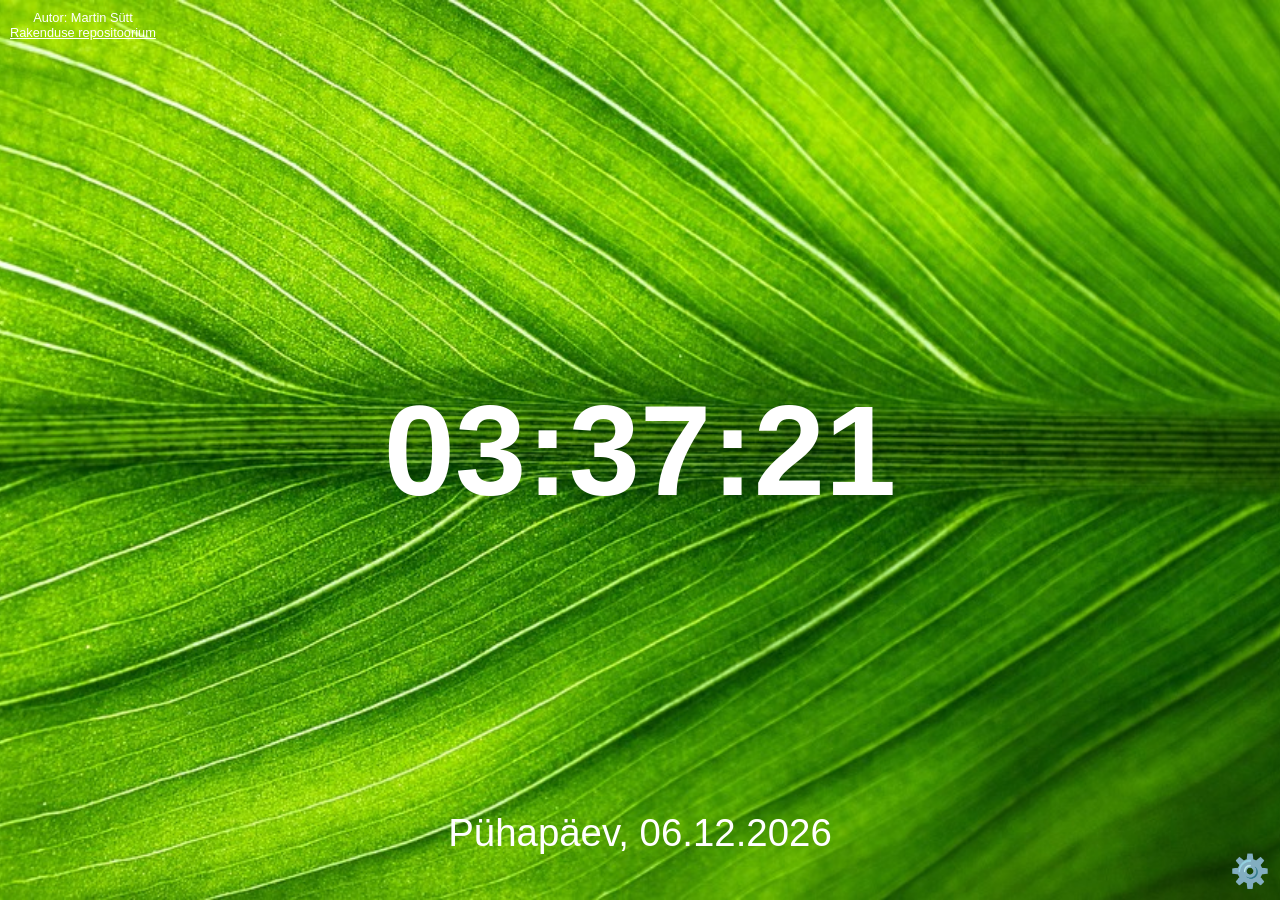
==== commit 7c5151fd: "Merge 58922673b655141d5bed3b31cd659005b3438e1c into 894a6208efde04f3f55ce9dcf3d7331cc7188e21" ====
--- a/clock.html
+++ b/clock.html
@@ -1,63 +1,75 @@
 <!DOCTYPE html>
-<html lang="en">
-<head>
-    <meta charset="UTF-8">
-    <meta name="viewport" content="width=device-width, initial-scale=1.0">
-    <link rel="stylesheet" href="clock.css">
+<html lang="et">
+  <head>
+    <meta charset="UTF-8" />
+    <meta name="viewport" content="width=device-width, initial-scale=1.0" />
+    <title>Clock</title>
+    <link rel="stylesheet" href="clock.css" />
     <script src="clock.js" defer></script>
-    <script src="media.js"></script>
-    <script>
-        (function() {
-            document.addEventListener("mousemove", parallax);
+  </head>
+  <body>
+    <div class="background-container">
+      <div class="bg1"></div>
+    </div>
+    <div id="clock"></div>
+    <div id="date"></div>
+    <div id="controls" class="hidden">
+      <label>
+        Teksti värv:
+        <input type="color" id="textColorPicker" value="#ffffff" />
+      </label>
+      <label>
+        Taustapildi muutumise kiirus (sek):
+        <input type="range" id="bgSpeedSlider" min="20" max="60" value="40" />
+        <span id="bgSpeedValue">40</span>s
+      </label>
+      <label>
+        Fondi valik:
+        <select id="fontSelector">
+          <option value="Arial">Arial</option>
+          <option value="Courier New">Courier New</option>
+          <option value="Georgia">Georgia</option>
+          <option value="Verdana">Verdana</option>
+          <option value="Tahoma">Tahoma</option>
+          <option value="Trebuchet MS">Trebuchet MS</option>
+          <option value="Times New Roman">Times New Roman</option>
+          <option value="Impact">Impact</option>
+          <option value="Comic Sans MS">Comic Sans MS</option>
+          <option value="Lucida Console">Lucida Console</option>
+          <option value="Palatino Linotype">Palatino Linotype</option>
+          <option value="Arial Black">Arial Black</option>
+          <option value="Segoe UI">Segoe UI</option>
+          <option value="Helvetica">Helvetica</option>
+          <option value="Open Sans">Open Sans</option>
+          <option value="Roboto">Roboto</option>
+        </select>
+      </label>
+      <label>
+        Fondi suurus:
+        <input type="range" id="fontSizeSlider" min="5" max="20" value="10" />
+        <span id="fontSizeValue">10</span>vw
+      </label>
+      <label>
+        Kella formaat:
+        <button id="toggleFormat">12h/24h</button>
+      </label>
+      <label>
+        <button id="changeBg">Vaheta taustapilti</button>
+      </label>
+      <label>
+        <input type="checkbox" id="toggleBgAuto" checked />
+        Automaatne taustapildivahetus
+      </label>
+    </div>
 
-            function parallax(e) {
-                let w = window.innerWidth/2;
-                let h = window.innerHeight/2;
-                let mouseX = e.clientX;
-                let mouseY = e.clientY;
-                let pos = `${50 - (mouseX - w) * document.getElementById("parallaxBtn").value}% ${50 - (mouseY - h) * document.getElementById("parallaxBtn").value}%`;
-                document.querySelector("#background").style.backgroundPosition = pos; /*https://www.winterwind.com/tutorials/css/4*/
-            }
-        })();
-    </script>
-    <title>Clock</title>
-</head>
-<body>
-    <div id="name">
-        <p>Maria Rjabtseva</p>
-        <a href="https://github.com/nkdsnaketlu/1kodutoo">Github</a>
-    </div>
-        <div id="container">
-            <div id="clock">
-                <div id="hours">0h</div>
-                <div id="minutes">0m</div>
-                <div id="seconds">0s</div>
-                <img src="https://vignette.wikia.nocookie.net/vsbattles/images/6/60/Naked_Snake3.png/revision/latest?cb=20170101140133" alt="Snake" height="100px" width=" 50px">
-            </div>
-            <div id="date">date month year</div>
-            <div id="weekday">weekday</div>
-        </div>
-        <div id="buttons">
-            <label for="colorBtn" class="picture">Text color: </label>
-            <input type="color" id="colorBtn" class="picture" name="colorBtn" value="#d8f3ee" />
-            <br>
-            <label for="brightnessBtn" class="picture">Brightness: </label>
-            <input id="brightnessBtn" class="picture" type="range" min="0" max="200" value="100">
-            <br>
-            <label for="blurBtn" class="picture">Blur: </label>
-            <input id="blurBtn" class="picture" type="range" min="0" max="20" value="0" step=".1">
-            <br>
-            <label for="parallaxBtn" class="picture" >Parallax: </label>
-            <input id="parallaxBtn" class="picture" type="range" min="0" max=".04" value=".02" step=".001">
-            <br>
-            <label class="picture" for="backgroundInput">Custom image:</label>
-            <input id="backgroundInput" class="picture" type="text">
-            <button id="okBtn" class="picture" onclick="setBackground()">ok</button>
-            <div id="music">
-                <button id="musicBtn" type="button">⏸</button>
-                <input id="volumeBtn" type="range" min="0" max="1" value=".25" step=".1">
-            </div>
-        </div>
-        <div id="background"></div>
-</body>
-</html>+    <button id="toggleControls">⚙️</button>
+    <footer>
+      <p>Autor: Martin Sütt</p>
+      <p>
+        <a href="https://github.com/martsutt/1kodutoo" target="_blank"
+          >Rakenduse repositoorium</a
+        >
+      </p>
+    </footer>
+  </body>
+</html>
--- a/clock.css
+++ b/clock.css
@@ -1,137 +1,111 @@
-body {
-    background-color: rgb(0, 0, 0);
-    margin: 0px;
-    padding: 0px;
+* {
+  margin: 0;
+  padding: 0;
+  box-sizing: border-box;
 }
 
-#background {
-    width: 100%;
-    height: 100vh;
-    overflow: hidden;
-    position: fixed;
-    top: 0;
-    left: 0;
-    background: url('https://images.steamusercontent.com/ugc/1788486540104155968/BC19C7DDAB4863404D9097B06B2F2BBF8F446304/?imw=5000&imh=5000&ima=fit&impolicy=Letterbox&imcolor=%23000000&letterbox=false') 
-        no-repeat center;
-    background-size: 150%;
-    transition: filter 0.3s ease, background-position 0.1s linear;
-    z-index: -1;
+body {
+  width: 100%;
+  height: 100vh;
+  display: flex;
+  flex-direction: column;
+  justify-content: center;
+  align-items: center;
+  text-align: center;
+  background-color: black;
+  color: white;
+  font-family: Arial, sans-serif;
+  overflow: hidden;
+  position: relative;
 }
 
-#buttons {
-    background: rgba(23, 33, 53, 0.349) url("https://i.imgur.com/GzzRY2g.png") no-repeat left center;
-    background-size: 40px;
-    background-position: left -10px center;
-    opacity:0.5;
-    position: fixed; 
-    bottom: 0px; 
-    right: -410px; 
-    height: 19%;
-    width: 390px;
-    display: block;
-    border-radius: 20px;
-    backdrop-filter: blur(3px);
-    box-shadow: 0 12px 12px rgba(0,0,0,0.08);
-    margin: 15px;
-    padding: 15px;
-    color: rgb(216, 243, 238);
-    font-family: 'Trebuchet MS', 'Lucida Sans Unicode', 'Lucida Grande', 'Lucida Sans', Arial, sans-serif;
-    z-index: 1 !important;
-    transition: 0.5s;
+.background-container {
+  position: fixed;
+  top: 0;
+  left: 0;
+  width: 100%;
+  height: 100%;
+  z-index: -1;
 }
 
-.picture {
-    margin-left: 10px;
-}
-
-#buttons:hover {
-    transform: translateX(-400px);
-    opacity: 1;
-}
-
-slider, input{
-    width: 50%;
-    margin-bottom: 5px;
-    border-radius: 20px;
-    background-color: rgba(26, 26, 49, 0.377);
-    color: azure;
-    border: 1px solid rgb(59, 86, 99);
-}
-
-#okBtn {
-    background-color: rgba(25, 25, 53, 0.377);
-    color: azure;
-    margin-left: 2px;
-    border-radius: 20px;
-    border: 1px solid rgba(132, 143, 168, 0.363);
-    height: 20px;
-    width: 30px;
-    font-size: 13px;
-    padding: 0;
-    transition: 0.2s;
-}
-
-#container {
-    display: flex;
-    position: relative;
-    justify-content: center;
-    align-items: center;
-    color: rgb(216, 243, 238);
-    height: 100vh;
-    flex-wrap: wrap;
-    flex-direction: column; /*"I used flex-wrap: wrap and  height: 100vh, it created a gap between divs, how can I make it smaller?"*/
-    transition: 0.5s ease;
-}
-
-#container>div{
-    font-family: 'Trebuchet MS', 'Lucida Sans Unicode', 'Lucida Grande', 'Lucida Sans', Arial, sans-serif;
-    font-size: 70px;
+.bg1 {
+  position: absolute;
+  width: 100%;
+  height: 100%;
+  background-size: cover;
+  background-position: center;
+  transition: opacity 1s ease-in-out;
+  opacity: 1;
 }
 
 #clock {
-    width: auto;
-    display: flex;
-    justify-content: center;
+  font-size: 10vw;
+  font-weight: bold;
+  position: absolute;
+  top: 50%;
+  left: 50%;
+  transform: translate(-50%, -50%);
 }
 
-#name {
-    color: rgba(88, 115, 138, 0.336);
-    position: absolute;
-    top: 0;
-    right: 15px;
-    font-family: 'Trebuchet MS', 'Lucida Sans Unicode', 'Lucida Grande', 'Lucida Sans', Arial, sans-serif;
-    z-index: 4;
+#date {
+  font-size: 3vw;
+  position: absolute;
+  bottom: 5%;
+  left: 50%;
+  transform: translateX(-50%);
 }
 
-
-a {
-    color: rgba(57, 108, 143, 0.5);
+#controls {
+  position: fixed;
+  bottom: 10px;
+  right: 50px;
+  background: rgba(0, 0, 0, 0.6);
+  padding: 10px;
+  border-radius: 10px;
+  color: white;
+  display: flex;
+  flex-direction: column;
+  gap: 5px;
+  max-width: 300px;
 }
 
-#musicBtn {
-    background: transparent;
-    border-color: transparent;
-    color: rgb(216, 243, 238);
-    font-size: 200%;
-    transition: 0.2s ease;
+#controls.hidden {
+  display: none;
 }
 
-#musicBtn:hover {
-    mix-blend-mode: multiply;
+#controls label {
+  display: flex;
+  align-items: center;
+  gap: 5px;
 }
 
-#volumeBtn {
-    -webkit-appearance: none; /*https://www.w3schools.com/howto/howto_js_rangeslider.asp*/
-    background: rgba(139, 146, 165, 0.842);
-    outline: none;
-    opacity: 0.7;
+input,
+select {
+  background: #222;
+  color: white;
+  border: 1px solid #555;
+  padding: 3px;
 }
 
-#volumeBtn::-webkit-slider-thumb {
-    -webkit-appearance: none;
-    appearance: none;
-    background: rgb(255, 255, 255);
-    cursor: pointer;
-    width: 10px;
-    height: 5px;
-  }+footer {
+  position: fixed;
+  top: 10px;
+  left: 10px;
+  font-size: 0.8em;
+  z-index: 1;
+}
+
+footer a {
+  color: white;
+}
+
+#toggleControls {
+  position: fixed;
+  bottom: 10px;
+  right: 10px;
+  background: none;
+  border: none;
+  cursor: pointer;
+  font-size: 2em;
+  color: white;
+}
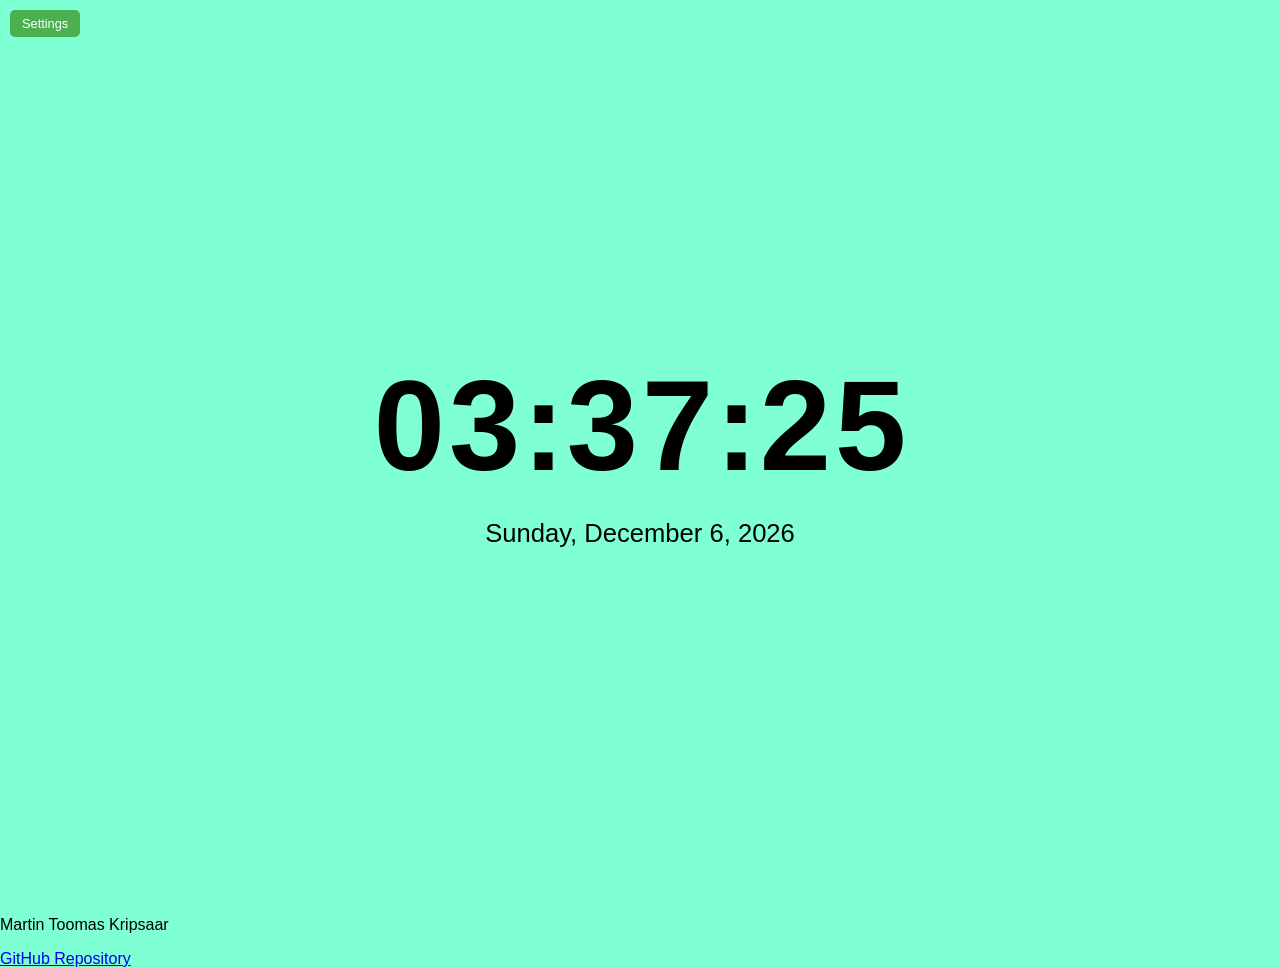
==== commit 3aa48715: "Merge cbe47ad6e6a6dcf124af8e0d88015ef1b0f76b59 into 894a6208efde04f3f55ce9dcf3d7331cc7188e21" ====
--- a/clock.html
+++ b/clock.html
@@ -1,75 +1,60 @@
-<!DOCTYPE html>
-<html lang="et">
-  <head>
-    <meta charset="UTF-8" />
-    <meta name="viewport" content="width=device-width, initial-scale=1.0" />
-    <title>Clock</title>
-    <link rel="stylesheet" href="clock.css" />
-    <script src="clock.js" defer></script>
-  </head>
-  <body>
-    <div class="background-container">
-      <div class="bg1"></div>
-    </div>
-    <div id="clock"></div>
-    <div id="date"></div>
-    <div id="controls" class="hidden">
-      <label>
-        Teksti värv:
-        <input type="color" id="textColorPicker" value="#ffffff" />
-      </label>
-      <label>
-        Taustapildi muutumise kiirus (sek):
-        <input type="range" id="bgSpeedSlider" min="20" max="60" value="40" />
-        <span id="bgSpeedValue">40</span>s
-      </label>
-      <label>
-        Fondi valik:
-        <select id="fontSelector">
-          <option value="Arial">Arial</option>
-          <option value="Courier New">Courier New</option>
-          <option value="Georgia">Georgia</option>
-          <option value="Verdana">Verdana</option>
-          <option value="Tahoma">Tahoma</option>
-          <option value="Trebuchet MS">Trebuchet MS</option>
-          <option value="Times New Roman">Times New Roman</option>
-          <option value="Impact">Impact</option>
-          <option value="Comic Sans MS">Comic Sans MS</option>
-          <option value="Lucida Console">Lucida Console</option>
-          <option value="Palatino Linotype">Palatino Linotype</option>
-          <option value="Arial Black">Arial Black</option>
-          <option value="Segoe UI">Segoe UI</option>
-          <option value="Helvetica">Helvetica</option>
-          <option value="Open Sans">Open Sans</option>
-          <option value="Roboto">Roboto</option>
-        </select>
-      </label>
-      <label>
-        Fondi suurus:
-        <input type="range" id="fontSizeSlider" min="5" max="20" value="10" />
-        <span id="fontSizeValue">10</span>vw
-      </label>
-      <label>
-        Kella formaat:
-        <button id="toggleFormat">12h/24h</button>
-      </label>
-      <label>
-        <button id="changeBg">Vaheta taustapilti</button>
-      </label>
-      <label>
-        <input type="checkbox" id="toggleBgAuto" checked />
-        Automaatne taustapildivahetus
-      </label>
-    </div>
-
-    <button id="toggleControls">⚙️</button>
-    <footer>
-      <p>Autor: Martin Sütt</p>
-      <p>
-        <a href="https://github.com/martsutt/1kodutoo" target="_blank"
-          >Rakenduse repositoorium</a
-        >
-      </p>
-    </footer>
-  </body>
-</html>
+<!DOCTYPE html>
+<html lang="en">
+<head>
+    <meta charset="UTF-8">
+    <meta name="viewport" content="width=device-width, initial-scale=1.0">
+    <link rel="stylesheet" href="clock.css">
+    <script src="clock.js" defer></script>
+    <title>Clock</title>
+</head>
+<body>
+    <div id="container">
+        <div id="time">
+            <div id="hours">00</div>
+            <div id="minutes">00</div>
+            <div id="seconds">00</div>
+        </div>
+        <div id="date">Day, Month Date, Year</div>
+    </div>
+
+    <!-- Settings Toggle Button -->
+    <button id="toggleSettingsBtn">Settings</button>
+
+    <!-- Settings Section -->
+    <div id="settings">
+        <label for="font-selector">Choose a Font:</label>
+        <select id="font-selector">
+            <option value="Arial">Arial</option>
+            <option value="Comic Sans MS">Comic Sans MS</option>
+            <option value="Courier New">Courier New</option>
+            <option value="Georgia">Georgia</option>
+            <option value="Times New Roman">Times New Roman</option>
+            <!-- Add more font options as needed -->
+        </select>
+    
+
+        <label for="colorPicker">Choose Color:</label>
+        <input type="color" id="colorPicker" />
+
+        <label for="resizeClock">Resize Clock:</label>
+        <input type="range" id="resizeClock" min="5" max="15" value="10" step="1" />
+
+        <button id="reset">Reset Position & Font</button>
+        <button id="moveClock">Enable Movement</button>
+        <button id="staticClock">Disable Movement</button>
+
+        <label for="uploadMusic">Upload Music:</label>
+        <input type="file" id="uploadMusic" accept="audio/*" />
+        <!-- Toggle Music Button -->
+        <button id="toggleMusic">Play Music</button>
+
+        <label for="uploadImage">Upload Image (Background):</label>
+        <input type="file" id="uploadImage" accept="image/*" />
+    </div>
+
+    <footer>
+        <p>Martin Toomas Kripsaar</p>
+        <a href="https://github.com/martkrip/1kodutoo">GitHub Repository</a>
+    </footer>
+</body>
+</html>
--- a/clock.css
+++ b/clock.css
@@ -1,111 +1,131 @@
-* {
-  margin: 0;
-  padding: 0;
-  box-sizing: border-box;
-}
-
-body {
-  width: 100%;
-  height: 100vh;
-  display: flex;
-  flex-direction: column;
-  justify-content: center;
-  align-items: center;
-  text-align: center;
-  background-color: black;
-  color: white;
-  font-family: Arial, sans-serif;
-  overflow: hidden;
-  position: relative;
-}
-
-.background-container {
-  position: fixed;
-  top: 0;
-  left: 0;
-  width: 100%;
-  height: 100%;
-  z-index: -1;
-}
-
-.bg1 {
-  position: absolute;
-  width: 100%;
-  height: 100%;
-  background-size: cover;
-  background-position: center;
-  transition: opacity 1s ease-in-out;
-  opacity: 1;
-}
-
-#clock {
-  font-size: 10vw;
-  font-weight: bold;
-  position: absolute;
-  top: 50%;
-  left: 50%;
-  transform: translate(-50%, -50%);
-}
-
-#date {
-  font-size: 3vw;
-  position: absolute;
-  bottom: 5%;
-  left: 50%;
-  transform: translateX(-50%);
-}
-
-#controls {
-  position: fixed;
-  bottom: 10px;
-  right: 50px;
-  background: rgba(0, 0, 0, 0.6);
-  padding: 10px;
-  border-radius: 10px;
-  color: white;
-  display: flex;
-  flex-direction: column;
-  gap: 5px;
-  max-width: 300px;
-}
-
-#controls.hidden {
-  display: none;
-}
-
-#controls label {
-  display: flex;
-  align-items: center;
-  gap: 5px;
-}
-
-input,
-select {
-  background: #222;
-  color: white;
-  border: 1px solid #555;
-  padding: 3px;
-}
-
-footer {
-  position: fixed;
-  top: 10px;
-  left: 10px;
-  font-size: 0.8em;
-  z-index: 1;
-}
-
-footer a {
-  color: white;
-}
-
-#toggleControls {
-  position: fixed;
-  bottom: 10px;
-  right: 10px;
-  background: none;
-  border: none;
-  cursor: pointer;
-  font-size: 2em;
-  color: white;
-}
+/* General Styles */
+body {
+    margin: 0;
+    padding: 0;
+    font-family: Arial, sans-serif;
+    background-color: aquamarine;
+    /* These will ensure the background image properly covers the screen */
+    background-size: cover;
+    background-position: center;
+    background-repeat: no-repeat;
+}
+
+/* Other existing CSS rules remain the same */
+
+/* Settings Section - Initially hidden */
+#settings {
+    position: fixed;
+    top: 50px; /* Lower the settings panel */
+    left: 0;
+    right: 0;
+    background-color: rgba(255, 255, 255, 0.8);
+    padding: 10px;
+    box-shadow: 0 4px 8px rgba(0, 0, 0, 0.2);
+    z-index: 10;
+    font-size: 0.9vw;
+    display: none; /* Initially hidden */
+    flex-direction: column;
+    gap: 6px;
+    max-width: 300px;
+    width: auto;
+}
+
+/* Adjust the layout of settings */
+#settings label,
+#settings select,
+#settings input,
+#settings button {
+    margin-bottom: 5px;
+    width: 100%;
+}
+
+/* Other input styles */
+#settings input {
+    padding: 5px;
+    font-size: 0.9vw;
+    width: 150px;
+    border: 1px solid #ccc;
+    border-radius: 5px;
+}
+
+#settings input[type="color"] {
+    width: 40px;
+}
+
+/* Button Styling */
+button {
+    padding: 6px 12px;
+    font-size: 0.9vw;
+    cursor: pointer;
+    border: none;
+    background-color: #4CAF50;
+    color: white;
+    border-radius: 5px;
+    transition: background-color 0.3s ease;
+}
+
+button:hover {
+    background-color: #45a049;
+}
+
+/* Settings Toggle Button Styling */
+#toggleSettingsBtn {
+    position: fixed;
+    top: 10px;
+    left: 10px;
+    padding: 6px 12px; /* Smaller padding */
+    background-color: #4CAF50;
+    color: white;
+    border: none;
+    border-radius: 5px;
+    cursor: pointer;
+    z-index: 11; /* Make sure it is above other elements */
+    font-size: 1vw; /* Smaller font size */
+}
+
+#toggleSettingsBtn:hover {
+    background-color: #45a049;
+}
+
+/* Clock Styling */
+#container {
+    display: flex;
+    justify-content: center;
+    align-items: center;
+    flex-direction: column;
+    height: 100vh;
+    transition: background-color 0.3s ease;
+}
+
+#time {
+    display: flex;
+    justify-content: center;
+    align-items: center;
+    font-size: 10vw;
+    font-weight: bold;
+    font-size: 10vw;
+    font-weight: bold;
+    font-family: Arial, sans-serif; /* Default font */
+}
+
+.digit {
+    margin: 0 2px;
+    transition: transform 0.2s ease-in-out;
+}
+
+#date {
+    margin-top: 20px;
+    font-size: 2vw;
+    color: #000000;
+}
+
+
+/* Resizing Styles */
+
+#hours, #minutes, #seconds {
+    color: #000000 !important;  /* Default color for clock digits */
+}
+
+#time, #date {
+    position: relative; /* Allows both elements to be moved */
+}
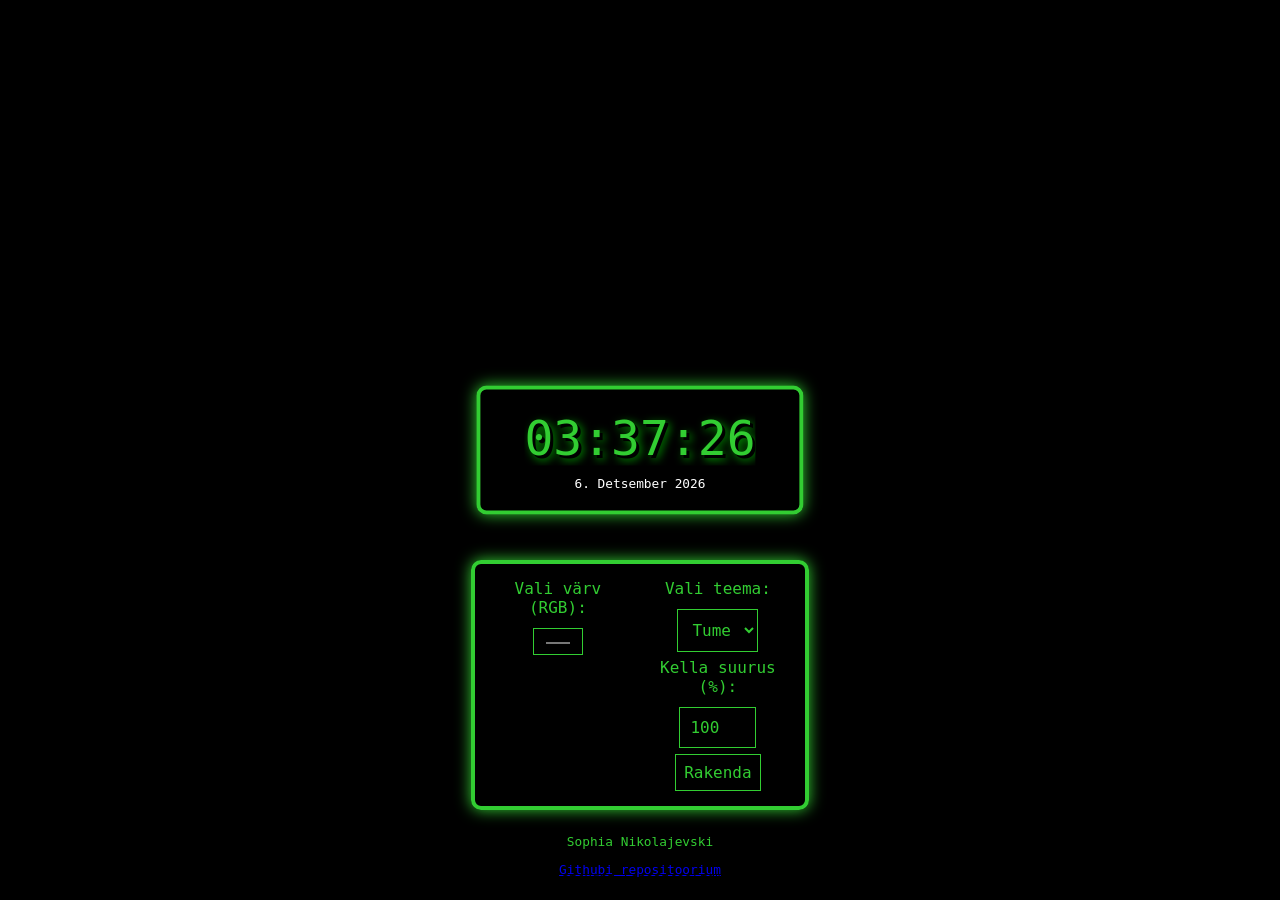
==== commit 1ae8ad8b: "Merge 7e0caebee778a3ee11f0a40872010177e52c4b23 into 894a6208efde04f3f55ce9dcf3d7331cc7188e21" ====
--- a/clock.html
+++ b/clock.html
@@ -1,60 +1,55 @@
-<!DOCTYPE html>
-<html lang="en">
-<head>
-    <meta charset="UTF-8">
-    <meta name="viewport" content="width=device-width, initial-scale=1.0">
-    <link rel="stylesheet" href="clock.css">
-    <script src="clock.js" defer></script>
-    <title>Clock</title>
-</head>
-<body>
-    <div id="container">
-        <div id="time">
-            <div id="hours">00</div>
-            <div id="minutes">00</div>
-            <div id="seconds">00</div>
-        </div>
-        <div id="date">Day, Month Date, Year</div>
-    </div>
-
-    <!-- Settings Toggle Button -->
-    <button id="toggleSettingsBtn">Settings</button>
-
-    <!-- Settings Section -->
-    <div id="settings">
-        <label for="font-selector">Choose a Font:</label>
-        <select id="font-selector">
-            <option value="Arial">Arial</option>
-            <option value="Comic Sans MS">Comic Sans MS</option>
-            <option value="Courier New">Courier New</option>
-            <option value="Georgia">Georgia</option>
-            <option value="Times New Roman">Times New Roman</option>
-            <!-- Add more font options as needed -->
-        </select>
-    
-
-        <label for="colorPicker">Choose Color:</label>
-        <input type="color" id="colorPicker" />
-
-        <label for="resizeClock">Resize Clock:</label>
-        <input type="range" id="resizeClock" min="5" max="15" value="10" step="1" />
-
-        <button id="reset">Reset Position & Font</button>
-        <button id="moveClock">Enable Movement</button>
-        <button id="staticClock">Disable Movement</button>
-
-        <label for="uploadMusic">Upload Music:</label>
-        <input type="file" id="uploadMusic" accept="audio/*" />
-        <!-- Toggle Music Button -->
-        <button id="toggleMusic">Play Music</button>
-
-        <label for="uploadImage">Upload Image (Background):</label>
-        <input type="file" id="uploadImage" accept="image/*" />
-    </div>
-
-    <footer>
-        <p>Martin Toomas Kripsaar</p>
-        <a href="https://github.com/martkrip/1kodutoo">GitHub Repository</a>
-    </footer>
-</body>
-</html>
+<!DOCTYPE html>
+<html lang="et">
+<head>
+    <meta charset="UTF-8">
+    <meta name="viewport" content="width=device-width, initial-scale=1.0">
+    <title>Pixelated Digital Clock</title>
+    <link href="https://fonts.googleapis.com/css2?family=Press+Start+2P&display=swap" rel="stylesheet">
+    <link rel="stylesheet" href="clock.css">
+</head>
+<body>
+
+<div id="container">
+   
+    <div id="clock-container">
+        <div id="clock">
+            <span id="hours">00:</span>
+            <span id="minutes">00:</span>
+            <span id="seconds">00</span>
+        </div>
+        <div id="calendar-wrapper">
+            <input type="date" id="calendar" class="hidden">
+        </div>
+        
+        <div id="date">1. Jaanuar 2024</div>
+    </div>
+</div>
+
+<div id="controls-container">
+    <div id="controls">
+        <div class="control-item">
+            <label for="colorPicker">Vali värv (RGB):</label>
+            <input type="color" id="colorPicker" value="#000000">
+        </div>
+
+        <div class="control-item">
+            <label for="themeSelect">Vali teema:</label>
+            <select id="themeSelect">
+                <option value="dark">Tume</option>
+                <option value="light">Hele</option>
+            </select>
+            <label for="scaleInput">Kella suurus (%):</label>
+            <input type="number" id="scaleInput" min="30" max="150" value="100">
+            <button id="scaleButton">Rakenda</button>
+
+        </div>
+    </div>
+</div>
+    
+<script src="clock.js"></script>
+<footer id="footer">
+    <p>Sophia Nikolajevski</p>
+    <p><a href="https://github.com/coolysn/1kodutoo/tree/main" target="blank">Githubi repositoorium</a></p>
+</footer>
+</body>
+</html>
--- a/clock.css
+++ b/clock.css
@@ -1,131 +1,151 @@
-/* General Styles */
-body {
-    margin: 0;
-    padding: 0;
-    font-family: Arial, sans-serif;
-    background-color: aquamarine;
-    /* These will ensure the background image properly covers the screen */
-    background-size: cover;
-    background-position: center;
-    background-repeat: no-repeat;
-}
-
-/* Other existing CSS rules remain the same */
-
-/* Settings Section - Initially hidden */
-#settings {
-    position: fixed;
-    top: 50px; /* Lower the settings panel */
-    left: 0;
-    right: 0;
-    background-color: rgba(255, 255, 255, 0.8);
-    padding: 10px;
-    box-shadow: 0 4px 8px rgba(0, 0, 0, 0.2);
-    z-index: 10;
-    font-size: 0.9vw;
-    display: none; /* Initially hidden */
-    flex-direction: column;
-    gap: 6px;
-    max-width: 300px;
-    width: auto;
-}
-
-/* Adjust the layout of settings */
-#settings label,
-#settings select,
-#settings input,
-#settings button {
-    margin-bottom: 5px;
-    width: 100%;
-}
-
-/* Other input styles */
-#settings input {
-    padding: 5px;
-    font-size: 0.9vw;
-    width: 150px;
-    border: 1px solid #ccc;
-    border-radius: 5px;
-}
-
-#settings input[type="color"] {
-    width: 40px;
-}
-
-/* Button Styling */
-button {
-    padding: 6px 12px;
-    font-size: 0.9vw;
-    cursor: pointer;
-    border: none;
-    background-color: #4CAF50;
-    color: white;
-    border-radius: 5px;
-    transition: background-color 0.3s ease;
-}
-
-button:hover {
-    background-color: #45a049;
-}
-
-/* Settings Toggle Button Styling */
-#toggleSettingsBtn {
-    position: fixed;
-    top: 10px;
-    left: 10px;
-    padding: 6px 12px; /* Smaller padding */
-    background-color: #4CAF50;
-    color: white;
-    border: none;
-    border-radius: 5px;
-    cursor: pointer;
-    z-index: 11; /* Make sure it is above other elements */
-    font-size: 1vw; /* Smaller font size */
-}
-
-#toggleSettingsBtn:hover {
-    background-color: #45a049;
-}
-
-/* Clock Styling */
-#container {
-    display: flex;
-    justify-content: center;
-    align-items: center;
-    flex-direction: column;
-    height: 100vh;
-    transition: background-color 0.3s ease;
-}
-
-#time {
-    display: flex;
-    justify-content: center;
-    align-items: center;
-    font-size: 10vw;
-    font-weight: bold;
-    font-size: 10vw;
-    font-weight: bold;
-    font-family: Arial, sans-serif; /* Default font */
-}
-
-.digit {
-    margin: 0 2px;
-    transition: transform 0.2s ease-in-out;
-}
-
-#date {
-    margin-top: 20px;
-    font-size: 2vw;
-    color: #000000;
-}
-
-
-/* Resizing Styles */
-
-#hours, #minutes, #seconds {
-    color: #000000 !important;  /* Default color for clock digits */
-}
-
-#time, #date {
-    position: relative; /* Allows both elements to be moved */
+body {
+    margin: 0;
+    height: 100vh;
+    width: 100vw;
+    display: flex;
+    justify-content: center;
+    align-items: center;
+    background-color: black;
+    transition: background 0.5s ease, color 0.5s ease;
+    overflow:hidden;
+}
+
+#container {
+    display: flex;
+    flex-direction: column;
+    align-items: center;
+    justify-content: center;
+    position: absolute;
+    top: 50%;
+    left: 50%;
+    transform: translate(-50%, -50%);
+    width: auto;
+    transform-origin: center center;
+}
+
+#clock-container {
+    transform-origin: center center;
+    padding: 20px;
+    border: 4px solid limegreen;
+    border-radius: 10px;
+    box-shadow: 0 0 15px limegreen;
+    width: 100%;
+    max-width: 400px;
+    display: flex;
+    flex-direction: column;
+    align-items: center;
+    justify-content: center;
+    transition: transform 0.2s ease-in-out;
+}
+/*ChatGPT "Kuidas parandada seda osa nii, et see ei liiguks teise containeri sisse ning ei mõjuks containeri skaleerimisele*/
+#controls-container {
+    position: absolute;
+    bottom: 10%;
+    left: 50%;
+    transform: translateX(-50%);
+    width: 60%;
+    max-width: 300px;
+    padding: 15px;
+    border: 4px solid limegreen;
+    border-radius: 10px;
+    box-shadow: 0 0 15px limegreen;
+    background-color: rgba(0, 0, 0, 0.8);
+    text-align: center;
+    transition: opacity 0.5s ease, visibility 0.5s ease;
+
+}
+
+.fullscreen #controls-container {
+    opacity: 0;
+    visibility: hidden;
+}
+
+#clock {
+    font-family: 'Press Start 2P', monospace;
+    /*ChatGPT "miks on siin numbrid üle ääre vahepeal sisse / välja zoomides. Kuidas seda parandada? */
+    font-size: clamp(2rem, 8vw, 3rem); 
+    color: limegreen;
+    text-shadow: 3px 3px 0px black, 4px 4px 10px rgba(0, 255, 0, 0.8);
+    display: flex;
+    justify-content: center;
+    align-items: center;
+    transition: transform 0.2s ease-in-out;
+    white-space: nowrap;
+    text-overflow: ellipsis;
+    overflow: hidden;
+    max-width: 100%;
+}
+
+#date {
+    font-family: 'Press Start 2P', monospace;
+    font-size: 1vw;
+    cursor: pointer;
+    color: white;
+    margin-top: 10px;
+    transition: transform 0.2s ease-in-out;
+}
+
+#date:hover {
+    color: limegreen;
+}
+
+#controls {
+    display: flex; 
+    justify-content: center;
+    gap: 20px; 
+}
+
+.control-item { /* ChatGPT aitas paigutada controlsi õigesse kohta */
+    display: flex;
+    flex-direction: column;
+    align-items: center;
+    gap: 6px;
+}
+
+select, input,  input[type="color"] {
+    font-family: 'Press Start 2P', monospace;
+    font-size: 1rem;
+    padding: 10px;
+    border: 1px solid limegreen;
+    color: limegreen;
+    outline: none;
+    cursor: pointer;
+    background-color: rgba(0, 0, 0, 0.8);
+}
+
+button {
+    font-family: 'Press Start 2P', monospace;
+    font-size: 1rem;
+    padding: 8px;
+    gap: 3px;
+    border: 1px solid limegreen;
+    color: limegreen;
+    outline: none;
+    cursor: pointer;
+    background-color: rgba(0, 0, 0, 0.8);
+}
+label {
+    font-family: 'Press Start 2P', monospace;
+    color: limegreen;
+    margin-bottom: 5px;
+}
+
+.hidden {
+    position: absolute;
+    width: 0;
+    height: 0;
+    opacity: 0;
+    pointer-events: none;
+}
+
+#footer {
+    position: absolute;
+    bottom: 10px;
+    left: 50%;
+    transform: translateX(-50%);
+    font-family: 'Press Start 2P', monospace;
+    font-size: 0.8rem;
+    color: limegreen;
+    text-shadow: 2px 2px 0px black;
+    text-align: center;
 }
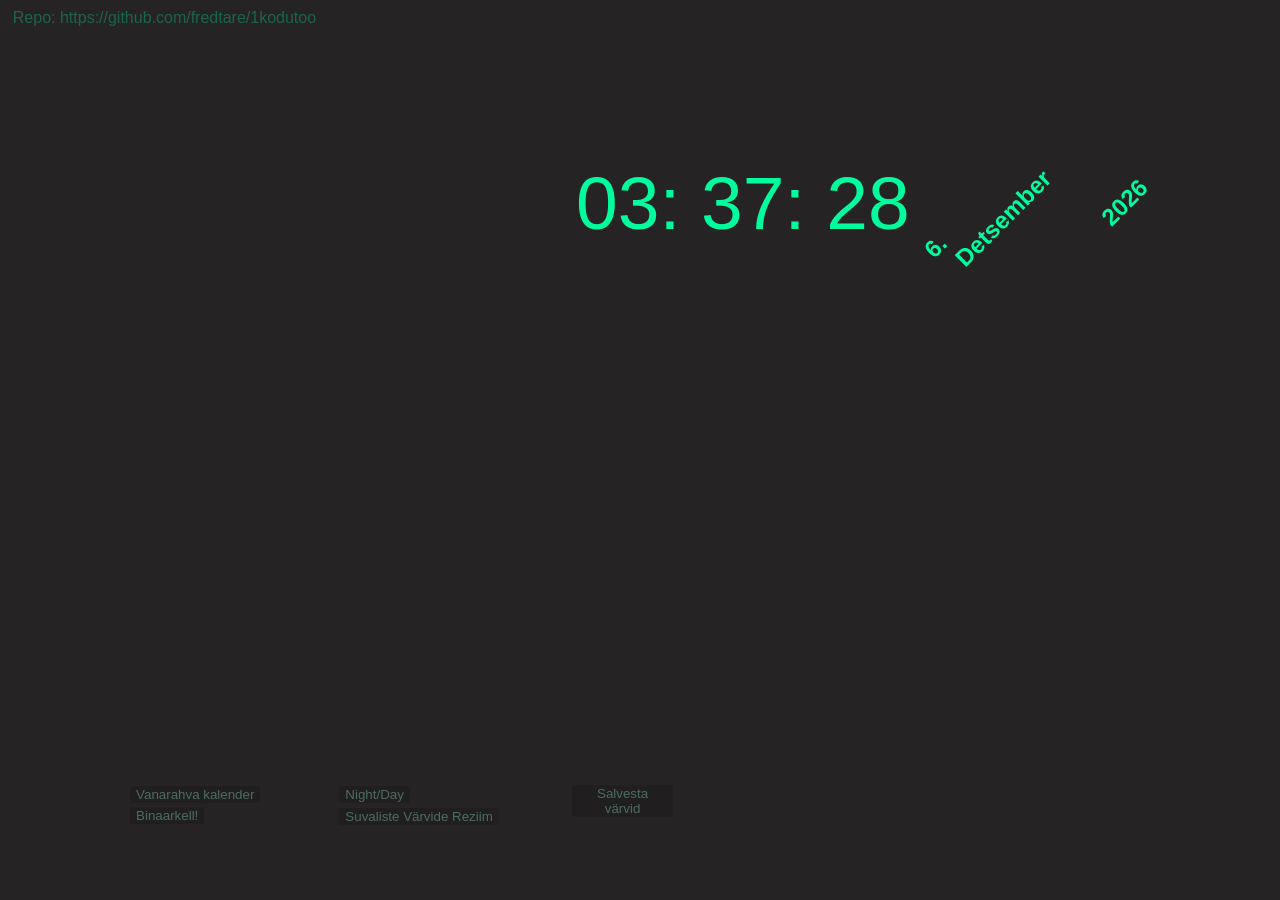
==== commit 5aeba82f: "Merge 3b33ee5a102ce5ca9f693bfc80d30ba161ada569 into 894a6208efde04f3f55ce9dcf3d7331cc7188e21" ====
--- a/clock.html
+++ b/clock.html
@@ -1,55 +1,103 @@
 <!DOCTYPE html>
-<html lang="et">
+<html lang="en">
 <head>
-    <meta charset="UTF-8">
-    <meta name="viewport" content="width=device-width, initial-scale=1.0">
-    <title>Pixelated Digital Clock</title>
-    <link href="https://fonts.googleapis.com/css2?family=Press+Start+2P&display=swap" rel="stylesheet">
-    <link rel="stylesheet" href="clock.css">
+  <meta charset="UTF-8">
+  <meta name="viewport" content="width=device-width, initial-scale=1.0">
+  <link rel="stylesheet" href="style.css">
+  <script src="script.js" defer></script>
+  <title>Kell! by: Fredi Tarenõmm</title>
 </head>
+
+<header>
+  <div id="score"></div>
+  
+</header>
+
 <body>
+<div id="watermark">Repo: https://github.com/fredtare/1kodutoo</div>
 
-<div id="container">
-   
-    <div id="clock-container">
-        <div id="clock">
-            <span id="hours">00:</span>
-            <span id="minutes">00:</span>
-            <span id="seconds">00</span>
-        </div>
-        <div id="calendar-wrapper">
-            <input type="date" id="calendar" class="hidden">
-        </div>
-        
-        <div id="date">1. Jaanuar 2024</div>
+<div id="target"></div>
+
+<div id="image"></div>
+
+<div id="time-container">
+
+  <div id="time">
+    <div id="time"></div>
+    <div id="hours">0h</div>
+    <div id="minutes">0m</div>
+    <div id="seconds">0s</div>
+  </div>
+
+  <div id="binaryTime">
+    <div id="bin-hours"> 
+      <div id="bin-hours1">
+        <div class="binaryDotOff" id="h0"></div>
+        <div class="binaryDotOff" id="h1"></div>
+        <div class="binaryDotOff" id="h2"></div>
+      </div>   
+
+      <div id="bin-hours2">
+        <div class="binaryDotOff" id="h3"></div>
+        <div class="binaryDotOff" id="h4"></div>
+        <div class="binaryDotOff" id="h5"></div>
+      </div>
     </div>
+    
+    <div id="bin-minutes">
+      <div id="bin-minutes1">
+        <div class="binaryDotOff" id="m0"></div>
+        <div class="binaryDotOff" id="m1"></div>
+        <div class="binaryDotOff" id="m2"></div>
+      </div>
+
+      <div id="bin-minutes2">
+        <div class="binaryDotOff" id="m3"></div>
+        <div class="binaryDotOff" id="m4"></div>
+        <div class="binaryDotOff" id="m5"></div>
+      </div>
+    </div>
+
+    <div id="bin-seconds">
+      <div id="bin-seconds1">
+        <div class="binaryDotOff" id="s0"></div>
+        <div class="binaryDotOff" id="s1"></div>
+        <div class="binaryDotOff" id="s2"></div>
+      </div>
+
+      <div id="bin-seconds2">
+        <div class="binaryDotOff" id="s3"></div>
+        <div class="binaryDotOff" id="s4"></div>
+        <div class="binaryDotOff" id="s5"></div>
+      </div>
+    </div>
+  </div>
+
+  <div id="calendar">
+    <div id="date"></div>
+    <div id="day"></div>
+    <div id="month"></div>
+    <div id="year"></div>
+  </div>
+
 </div>
 
-<div id="controls-container">
-    <div id="controls">
-        <div class="control-item">
-            <label for="colorPicker">Vali värv (RGB):</label>
-            <input type="color" id="colorPicker" value="#000000">
-        </div>
+<div id="buttons-container">
 
-        <div class="control-item">
-            <label for="themeSelect">Vali teema:</label>
-            <select id="themeSelect">
-                <option value="dark">Tume</option>
-                <option value="light">Hele</option>
-            </select>
-            <label for="scaleInput">Kella suurus (%):</label>
-            <input type="number" id="scaleInput" min="30" max="150" value="100">
-            <button id="scaleButton">Rakenda</button>
+  <div id="dateStyle-buttons">
+    <button class = "button" id="dateStyle">Vanarahva kalender</button>
+    <button class = "button" id="binaryClock">Binaarkell!</button>
+  </div>
 
-        </div>
-    </div>
-</div>
-    
-<script src="clock.js"></script>
-<footer id="footer">
-    <p>Sophia Nikolajevski</p>
-    <p><a href="https://github.com/coolysn/1kodutoo/tree/main" target="blank">Githubi repositoorium</a></p>
-</footer>
+  <div id="toggle-buttons">
+    <button class = "button" id="nightModeToggle">Night/Day</button>
+    <button class = "button" id="customToggle">Suvaliste Värvide Reziim</button>
+  </div>
+
+  <div id="color-buttons">
+    <button class = "button" id="saveColors">Salvesta värvid</button>
+    <div id="colorLibrary"> </div>
+  </div>
+
 </body>
 </html>
--- a/style.css
+++ b/style.css
@@ -0,0 +1,168 @@
+body {
+    display: grid;
+    justify-content: center;
+    align-items: center;
+    height: 100vh;
+    width: 100%;
+    margin: 0;
+    font-family: Arial, sans-serif;
+    background: #151214ec center center/cover no-repeat;
+    color:  rgb(0, 252, 156);
+   
+}
+
+#watermark {
+    opacity: 0.3;
+    position: absolute;
+    left: 1%;
+    top: 1%;
+}
+
+#image {
+    position: absolute;
+    width: 100%;
+    height: 100%;
+    z-index: -1;
+}
+  
+#target {
+    position: absolute;
+    align-items: center;
+    background-color: rgb(226, 59, 59);
+    border-radius: 50%;
+    border-width: 25%;
+    border-color: aliceblue;
+    width: 70px;
+    height: 70px;
+    line-height: 1.5;
+    z-index: 2;
+}
+
+#time-container {
+    display: flex;
+    flex-direction: row;
+    align-items: center;
+    position: absolute;
+    padding-left: 45%;
+    padding-bottom: 55vh;
+
+}
+
+#buttons-container {
+    display: flex;
+    position: absolute;
+    left: 5%;
+    top: 80%;
+    flex-direction: row;
+    bottom: 10%;
+    padding:5%;
+    
+}
+
+.button {
+    background-color: rgba(0, 0, 0, 0.136);
+    color: rgb(76, 109, 97);
+    border: none;
+    margin: 1%;
+    border-radius: 2px;
+}
+
+.button:hover {
+    outline-style: solid;
+    outline-width: 2px;
+}
+
+.saveButton {
+    background-color: rgba(0, 0, 0, 0.136);
+    color: rgb(76, 109, 97);
+    border: none;
+    margin: 1%;
+    border-radius: 2px;
+}
+
+.saveButton:hover {
+    outline-style: solid;
+    outline-width: 2px;
+}
+
+#score {
+    position: relative;
+    top: 10%;
+    color: aqua;
+}
+
+#time {
+    font-size: 75px;
+    margin-bottom: 10px;
+}
+  
+#hours, #minutes, #seconds {
+    display: inline-block;
+}
+  
+#calendar {
+    padding-top: 10%;
+    font-size: 1.5em;
+    display: flex;
+    font-family: Arial; 
+    font-weight: 600;
+    
+}
+  
+#day, #month, #year {
+    transform: rotate(-45deg);
+    margin-right: 10px;
+    border-width: 100%;
+}
+
+#day{
+    padding-top: 20%;
+}
+
+#month {
+    padding-top: 5%;
+    padding-left: 5%;
+    padding-bottom: 2%;
+}
+
+#year {
+    padding-left: 15%;
+}
+
+#binaryTime {
+    display: none;
+    padding-right: 45%;
+
+}
+#bin-hours, #bin-minutes, #bin-seconds {
+    display: flex;
+    padding: 10%;
+}
+
+
+.binaryDot {
+    background-color: rgb(209, 182, 48);
+    border-radius: 30%;
+    width: 20px;
+    height: 20px;
+    margin: auto;
+    margin-top: 2px;
+    line-height: 1.5;
+    margin-left: 30%;
+    margin-right: 30%;
+
+}
+
+.binaryDotOff {
+    background-color: rgba(224, 224, 224, 0.115);
+    border-radius: 30%;
+    width: 20px;
+    height: 20px;
+    margin: auto;
+    margin-top: 2px;
+    line-height: 1.5;
+    margin-left: 30%;
+    margin-right: 30%;
+
+}
+    
